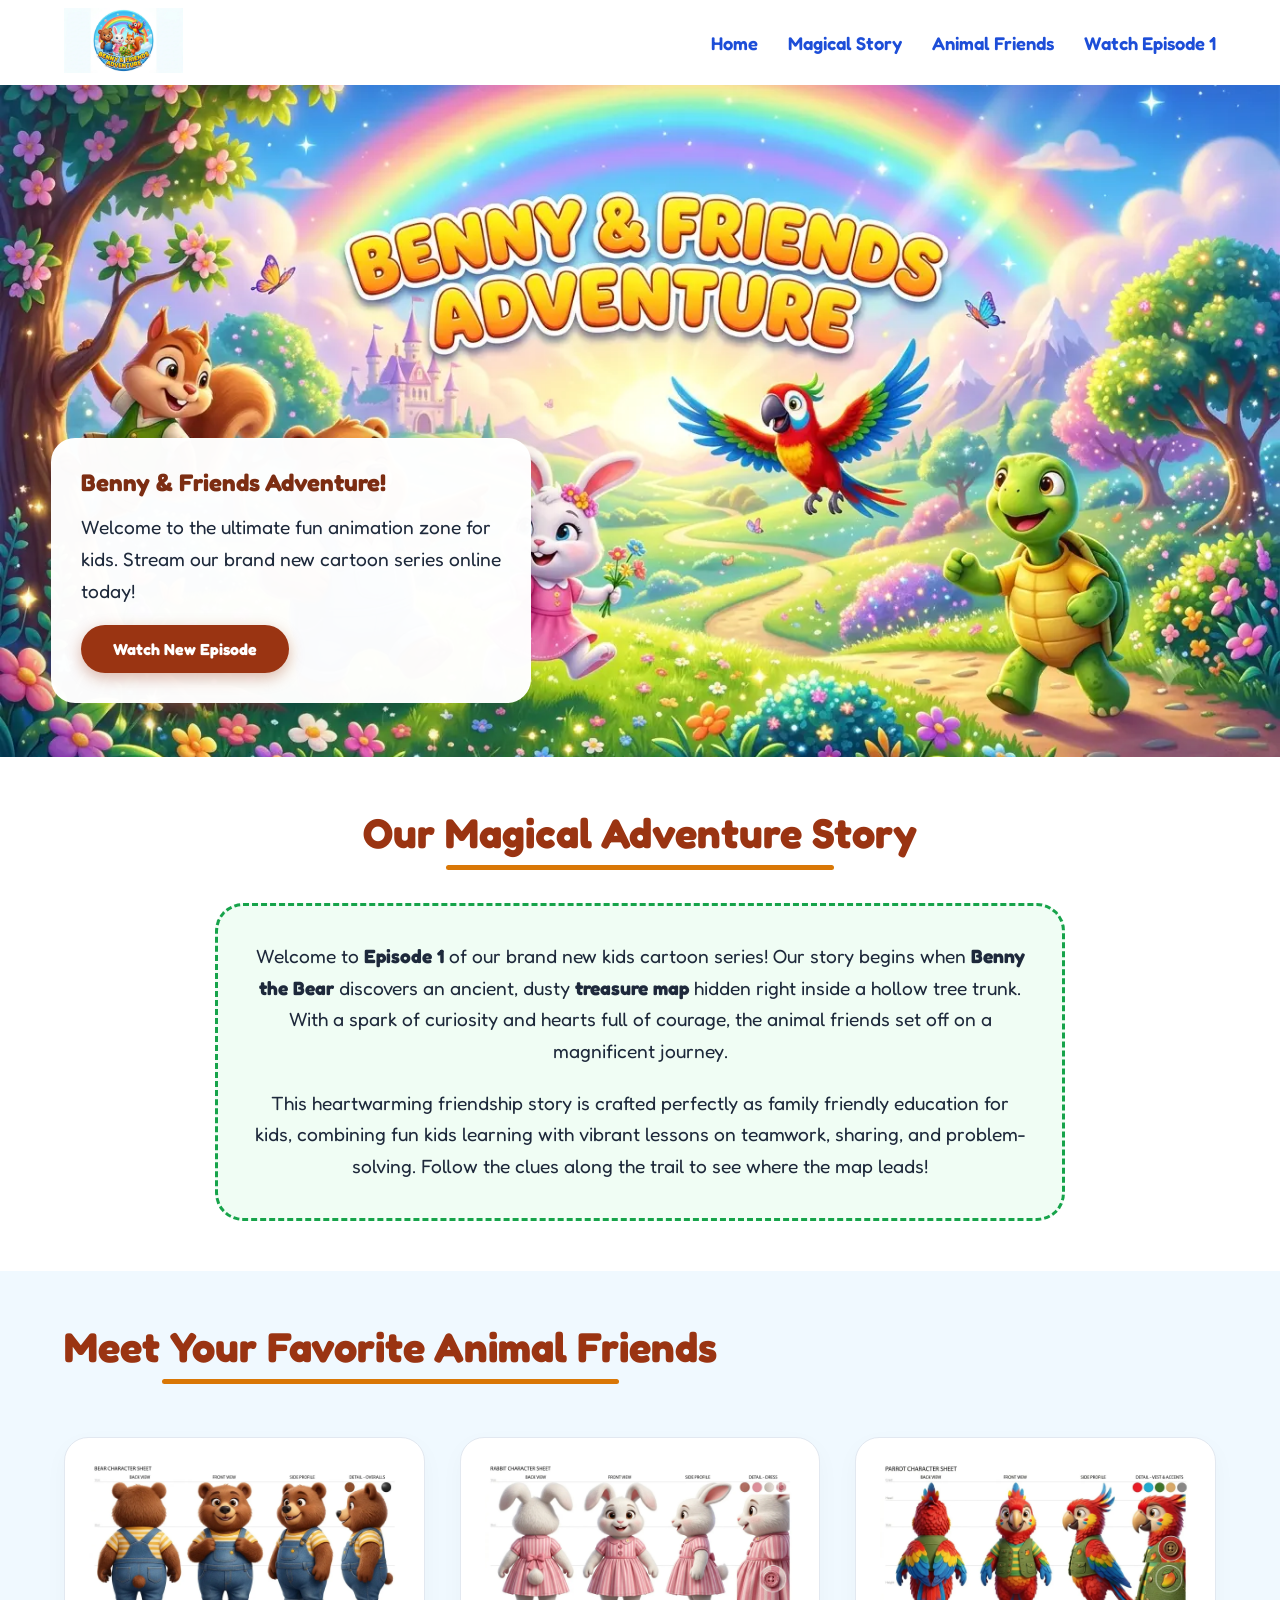
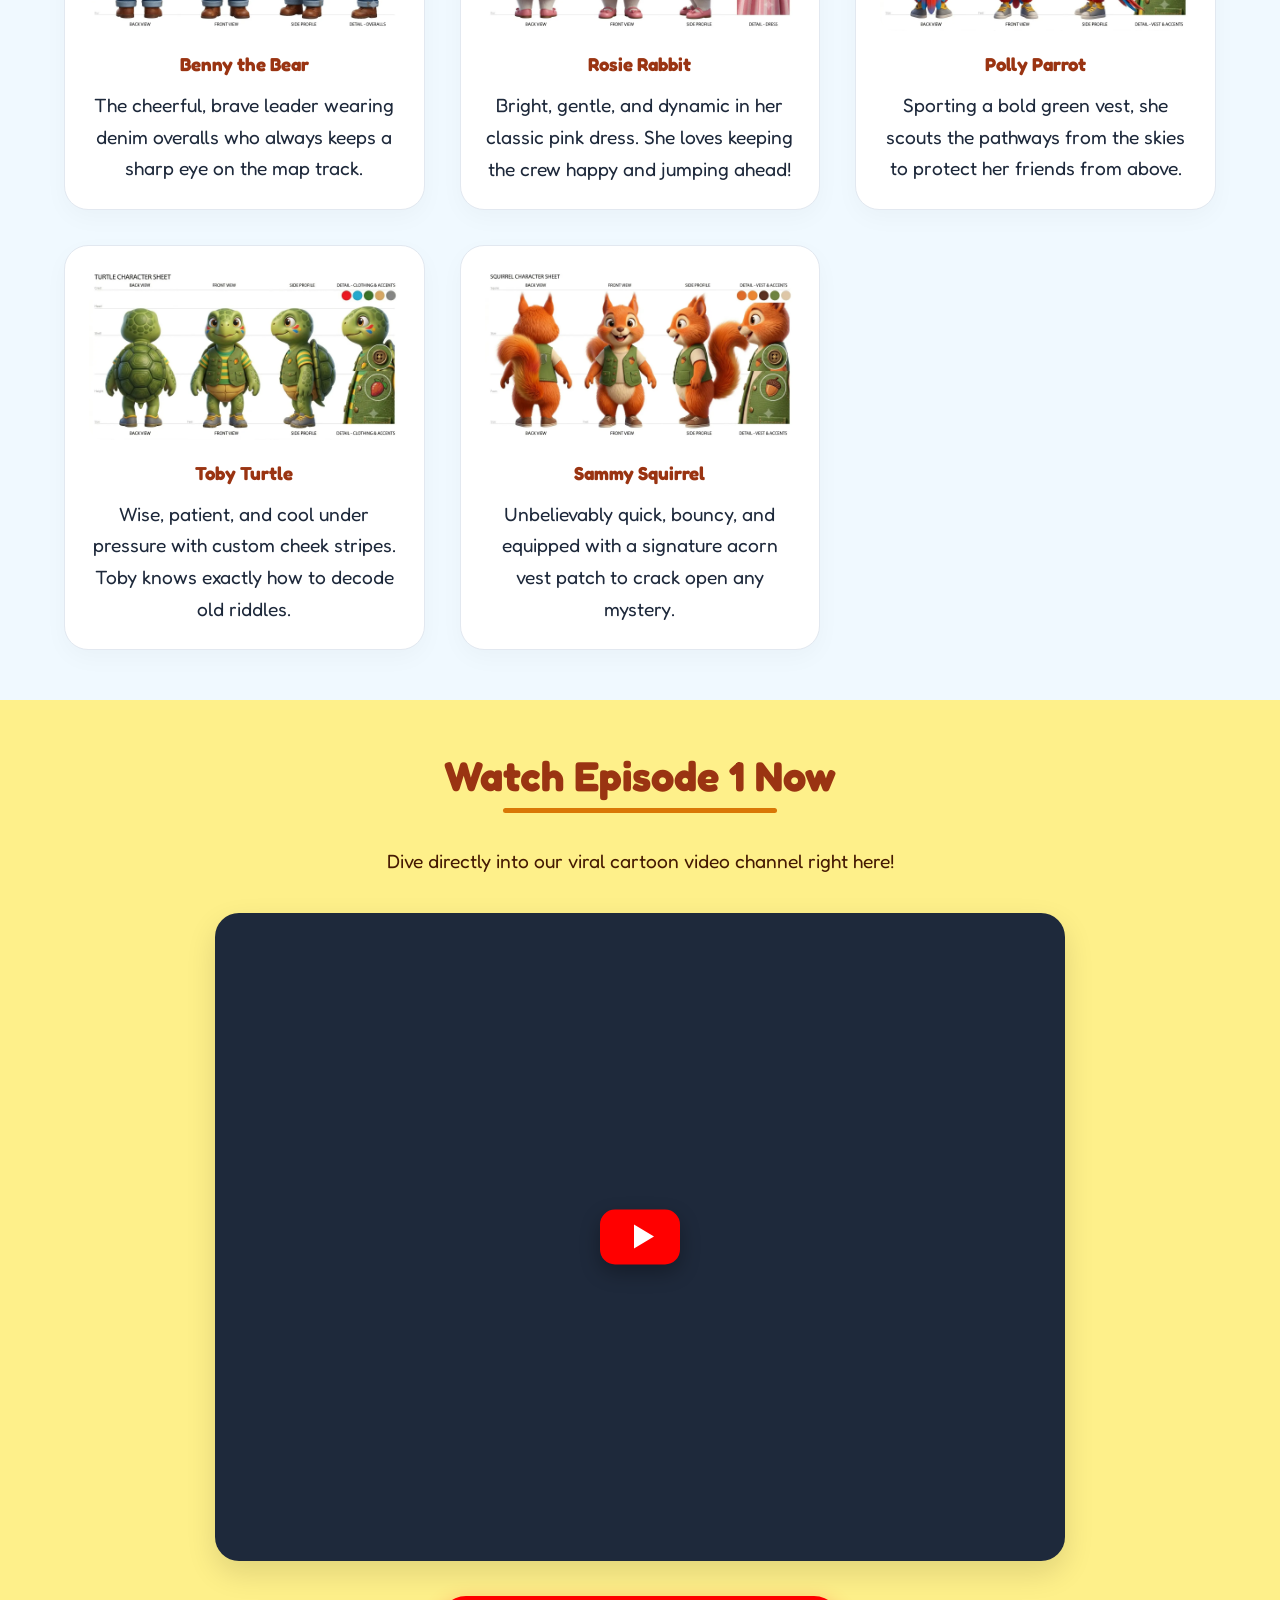
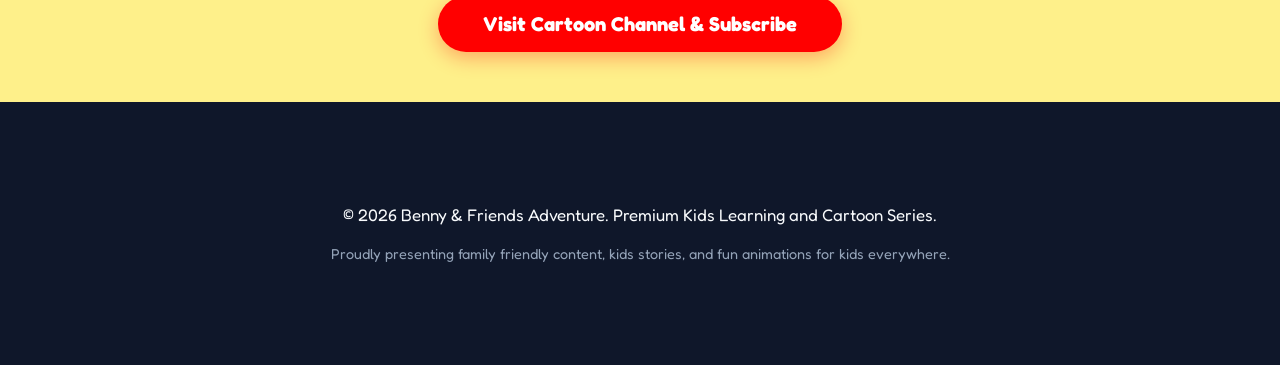
==== index.html @ 74833f6b "Update index.html" ====
<!DOCTYPE html>
<html lang="en">
<head>
    <meta charset="UTF-8">
    <meta name="viewport" content="width=device-width, initial-scale=1.0">
    <title>Benny & Friends Adventure | Official Kids Cartoon & Animation</title>
    
    <link rel="canonical" href="https://newcartoon.github.io/">

    <meta name="description" content="Join Benny the Bear, Rosie Rabbit, Sammy Squirrel, Polly Parrot, and Toby Turtle on a magical adventure! Watch Episode 1 and explore the treasure map.">
    <meta name="keywords" content="kidscartoon, cartoonstory, animation, kidsanimation, cartoonforkids, cartoonvideo, newcartoon, animatedstory, magicaladventure, treasuremap, adventurecartoon, friendshipstory, kidsstories, familyfriendly, learningforkids, funforkids, bennyandfriends, bennythebear, rosierabbit, sammysquirrel, pollyparrot, tobyturtle, animalfriends, cartoonseries, episode1, newepisode, englishcartoon, storytime, kidslearning, educationforkids, cartoonchannel, viralcartoon, cartoon2026, funanimation, magicalstory">
    <meta name="author" content="Benny & Friends">

    <meta property="og:type" content="website">
    <meta property="og:title" content="Benny & Friends Adventure - Episode 1 Out Now!">
    <meta property="og:description" content="Watch the latest family-friendly kids animation featuring Benny the Bear and friends on a magical adventure.">
    <meta property="og:image" content="images/banner.webp">
    <meta property="og:url" content="https://newcartoon.github.io/">

    <meta name="twitter:card" content="summary_large_image">
    <meta name="twitter:title" content="Benny & Friends Kids Cartoon Series">
    <meta name="twitter:description" content="Explore a fun friendship story filled with learning for kids.">
    <meta name="twitter:image" content="images/banner.webp">

    <link rel="stylesheet" href="style.css">
    
    <link rel="preconnect" href="https://fonts.googleapis.com">
    <link rel="preconnect" href="https://fonts.gstatic.com" crossorigin>
    <link href="https://fonts.googleapis.com/css2?family=Fredoka:wght@400;600;700&display=swap" rel="stylesheet">

    <script type="application/ld+json">
    {
      "@context": "https://schema.org",
      "@type": "CreativeWorkSeries",
      "name": "Benny & Friends Adventure",
      "url": "https://newcartoon.github.io/",
      "description": "A magical kids cartoon series tracking the journey of Benny the Bear and his close animal friends.",
      "genre": "Children's Animation",
      "keywords": "kidscartoon, animation, kidsanimation, cartoonforkids, bennyandfriends",
      "author": {
        "@type": "Organization",
        "name": "Benny & Friends"
      },
      "hasPart": {
        "@type": "Clip",
        "name": "Episode 2",
        "url": "https://www.youtube.com/watch?v=Yh3l3Uy9YbA"
      },
      "sameAs": [
        "https://www.youtube.com/@bennyandfriend"
      ]
    }
    </script>
</head>
<body>

    <header class="main-header">
        <div class="container header-flex">
            <div class="logo-area">
                <img src="images/logo.webp" alt="Benny and Friends Adventure Logo" class="site-logo" width="150" height="150" loading="eager">
            </div>
            <nav class="main-nav">
                <ul>
                    <li><a href="#hero">Home</a></li>
                    <li><a href="#story">Magical Story</a></li>
                    <li><a href="#characters">Animal Friends</a></li>
                    <li><a href="#videos">Watch Episode 1</a></li>
                </ul>
            </nav>
        </div>
    </header>

    <main>
        <section id="hero" class="hero-section">
            <div class="hero-banner-container">
                <img src="images/banner.webp" alt="Benny and Friends Magical Adventure Cartoon Banner" class="hero-img" width="1200" height="630" loading="eager" fetchpriority="high">
                <div class="hero-overlay-text">
                    <h1>Benny &amp; Friends Adventure!</h1>
                    <p>Welcome to the ultimate fun animation zone for kids. Stream our brand new cartoon series online today!</p>
                    <a href="#videos" class="cta-btn">Watch New Episode</a>
                </div>
            </div>
        </section>

        <section id="story" class="story-section">
            <div class="container text-center">
                <h2>Our Magical Adventure Story</h2>
                <div class="story-card">
                    <p>Welcome to <strong>Episode 1</strong> of our brand new kids cartoon series! Our story begins when <strong>Benny the Bear</strong> discovers an ancient, dusty <strong>treasure map</strong> hidden right inside a hollow tree trunk. With a spark of curiosity and hearts full of courage, the animal friends set off on a magnificent journey.</p>
                    <p>This heartwarming friendship story is crafted perfectly as family friendly education for kids, combining fun kids learning with vibrant lessons on teamwork, sharing, and problem-solving. Follow the clues along the trail to see where the map leads!</p>
                </div>
            </div>
        </section>

        <section id="characters" class="characters-section">
            <div class="container">
                <h2 class="text-center">Meet Your Favorite Animal Friends</h2>
                <div class="character-grid">
                    
                    <div class="char-card">
                        <img src="images/1.webp" alt="Benny the Bear Cartoon Character Sheet" width="300" height="170" loading="lazy">
                        <h3>Benny the Bear</h3>
                        <p>The cheerful, brave leader wearing denim overalls who always keeps a sharp eye on the map track.</p>
                    </div>

                    <div class="char-card">
                        <img src="images/2.webp" alt="Rosie Rabbit Kids Animation Character" width="300" height="170" loading="lazy">
                        <h3>Rosie Rabbit</h3>
                        <p>Bright, gentle, and dynamic in her classic pink dress. She loves keeping the crew happy and jumping ahead!</p>
                    </div>

                    <div class="char-card">
                        <img src="images/3.webp" alt="Polly Parrot Animated Story Character" width="300" height="170" loading="lazy">
                        <h3>Polly Parrot</h3>
                        <p>Sporting a bold green vest, she scouts the pathways from the skies to protect her friends from above.</p>
                    </div>

                    <div class="char-card">
                        <img src="images/4.webp" alt="Toby Turtle Learning For Kids Character" width="300" height="170" loading="lazy">
                        <h3>Toby Turtle</h3>
                        <p>Wise, patient, and cool under pressure with custom cheek stripes. Toby knows exactly how to decode old riddles.</p>
                    </div>

                    <div class="char-card">
                        <img src="images/5.webp" alt="Sammy Squirrel Fun For Kids Character" width="300" height="170" loading="lazy">
                        <h3>Sammy Squirrel</h3>
                        <p>Unbelievably quick, bouncy, and equipped with a signature acorn vest patch to crack open any mystery.</p>
                    </div>

                </div>
            </div>
        </section>

        <section id="videos" class="video-section">
            <div class="container text-center">
                <h2>Watch Episode 1 Now</h2>
                <p class="section-subtitle">Dive directly into our viral cartoon video channel right here!</p>
                
                <div class="video-wrapper" id="videoFacade" data-video-id="NMivLwtvXrg">
                    <button class="play-button-facade" aria-label="Play Video" type="button"></button>
                </div>

                <div class="youtube-cta">
                    <a href="https://www.youtube.com/@bennyandfriend" target="_blank" rel="noopener noreferrer" class="youtube-btn">
                        Visit Cartoon Channel &amp; Subscribe
                    </a>
                </div>
            </div>
        </section>
    </main>

    <footer class="main-footer">
        <div class="container text-center">
            <p>&copy; 2026 Benny &amp; Friends Adventure. Premium Kids Learning and Cartoon Series.</p>
            <p class="footer-seo-note">Proudly presenting family friendly content, kids stories, and fun animations for kids everywhere.</p>
        </div>
    </footer>

    <script src="script.js"></script>
</body>
</html>
---- style.css ----
/* --- RESET & ROOT PRESETS --- */
* {
    box-sizing: border-box;
    margin: 0;
    padding: 0;
}

html {
    scroll-behavior: smooth;
    font-family: 'Fredoka', 'Segoe UI', Roboto, Helvetica, Arial, sans-serif; /* Fallbacks added to minimize CLS */
    color: #1e293b;
    background-color: #f0f9ff;
}

.container {
    width: 90%;
    max-width: 1200px;
    margin: 0 auto;
    padding: 50px 0;
}

.text-center {
    text-align: center;
}

/* --- THEMATIC ACCESSIBLE TYPOGRAPHY --- */
h1, h2, h3 {
    color: #9a3412;
    margin-bottom: 15px;
    font-weight: 700;
}

h1 {
    color: #7c2d12;
}

h2 {
    font-size: 2.6rem;
    position: relative;
    display: inline-block;
    margin-bottom: 45px;
}

h2::after {
    content: '';
    position: absolute;
    width: 70%;
    height: 5px;
    background: #d97706;
    bottom: -12px;
    left: 15%;
    border-radius: 10px;
}

p {
    font-size: 1.2rem;
    line-height: 1.65;
    color: #1e293b;
}

/* --- NAVIGATION HEADER --- */
.main-header {
    background: #ffffff;
    box-shadow: 0 4px 20px rgba(0, 0, 0, 0.04);
    position: sticky;
    top: 0;
    z-index: 1000;
}

.header-flex {
    display: flex;
    justify-content: space-between;
    align-items: center;
    padding: 8px 0;
}

.site-logo {
    max-height: 65px;
    width: auto;
}

.main-nav ul {
    display: flex;
    list-style: none;
    gap: 30px;
}

.main-nav a {
    text-decoration: none;
    color: #1d4ed8;
    font-weight: 600;
    font-size: 1.15rem;
    transition: color 0.25s ease;
}

.main-nav a:hover {
    color: #9a3412;
}

/* --- HERO SECTION WITH ASPECT RATIO --- */
.hero-section {
    position: relative;
    width: 100%;
    background: #e0f2fe;
}

.hero-banner-container {
    max-width: 1400px;
    margin: 0 auto;
    position: relative;
}

.hero-img {
    width: 100%;
    height: auto;
    display: block;
    aspect-ratio: 1200 / 630;
    object-fit: cover;
}

.hero-overlay-text {
    position: absolute;
    bottom: 8%;
    left: 4%;
    background: rgba(255, 255, 255, 0.98);
    padding: 30px;
    border-radius: 24px;
    max-width: 480px;
    box-shadow: 0 12px 35px rgba(0,0,0,0.15);
}

.cta-btn {
    display: inline-block;
    margin-top: 18px;
    padding: 14px 32px;
    background: #9a3412;
    color: white;
    text-decoration: none;
    font-weight: 700;
    border-radius: 40px;
    box-shadow: 0 5px 15px rgba(154,52,18,0.35);
    transition: transform 0.2s ease, background 0.2s ease;
}

.cta-btn:hover {
    transform: translateY(-2px);
    background: #7c2d12;
}

/* --- MAGICAL STORY STYLING --- */
.story-section {
    background: #ffffff;
}

.story-card {
    max-width: 850px;
    margin: 0 auto;
    background: #f0fdf4;
    border: 3px dashed #16a34a;
    padding: 35px;
    border-radius: 28px;
}

.story-card p {
    margin-bottom: 20px;
}
.story-card p:last-child {
    margin-bottom: 0;
}

/* --- ANIMAL FRIENDS CARDS GRID --- */
.character-grid {
    display: grid;
    grid-template-columns: repeat(auto-fit, minmax(280px, 1fr));
    gap: 35px;
    margin-top: 20px;
}

.char-card {
    background: white;
    border-radius: 24px;
    overflow: hidden;
    box-shadow: 0 8px 24px rgba(0,0,0,0.03);
    border: 1px solid #e2e8f0;
    padding: 24px;
    text-align: center;
    transition: transform 0.3s cubic-bezier(0.175, 0.885, 0.32, 1.275);
}

.char-card:hover {
    transform: translateY(-6px);
}

.char-card img {
    width: 100%;
    height: auto;
    border-radius: 16px;
    margin-bottom: 18px;
    object-fit: cover;
}

/* --- YOUTUBE FACADE WRAPPER --- */
.video-section {
    background: #fef08a;
}

.section-subtitle {
    margin-bottom: 35px;
    color: #451a03;
}

.video-wrapper {
    position: relative;
    padding-bottom: 56.25%;
    height: 0;
    overflow: hidden;
    max-width: 850px;
    margin: 0 auto 35px auto;
    border-radius: 24px;
    box-shadow: 0 12px 30px rgba(0,0,0,0.12);
    background: #1e293b;
    cursor: pointer;
}

.video-wrapper iframe {
    position: absolute;
    top: 0;
    left: 0;
    width: 100%;
    height: 100%;
}

/* Updated Button Element resets */
.play-button-facade {
    position: absolute;
    top: 50%;
    left: 50%;
    transform: translate(-50%, -50%);
    width: 80px;
    height: 55px;
    background-color: #ff0000;
    border: none; /* Clears browser native button border styles */
    border-radius: 15px;
    box-shadow: 0 8px 20px rgba(0,0,0,0.3);
    cursor: pointer;
    transition: background-color 0.3s, transform 0.2s ease;
}

.video-wrapper:hover .play-button-facade {
    background-color: #cc0000;
    transform: translate(-50%, -50%) scale(1.1);
}

.play-button-facade::after {
    content: '';
    position: absolute;
    top: 50%;
    left: 55%;
    transform: translate(-50%, -50%);
    border-style: solid;
    border-width: 12px 0 12px 20px;
    border-color: transparent transparent transparent #ffffff;
}

.youtube-btn {
    display: inline-block;
    padding: 16px 45px;
    background: #ff0000;
    color: white;
    text-decoration: none;
    font-size: 1.25rem;
    font-weight: 700;
    border-radius: 40px;
    box-shadow: 0 6px 20px rgba(255,0,0,0.3);
    transition: background 0.2s, transform 0.2s;
}

.youtube-btn:hover {
    background: #cc0000;
    transform: scale(1.04);
}

/* --- FOOTER SETUP --- */
.main-footer {
    background: #0f172a;
    color: #f8fafc;
    padding: 50px 0;
}

.main-footer p {
    color: #f8fafc;
    font-size: 1.05rem;
}

.footer-seo-note {
    font-size: 0.9rem !important;
    margin-top: 12px;
    color: #94a3b8 !important;
}

/* --- MOBILE RESPONSIVE MEDIA QUERIES --- */
@media (max-width: 768px) {
    .header-flex {
        flex-direction: column;
        gap: 15px;
    }
    .hero-overlay-text {
        position: relative;
        left: 0;
        bottom: 0;
        max-width: 100%;
        border-radius: 0;
        padding: 20px;
    }
    h2 {
        font-size: 2.1rem;
    }
}
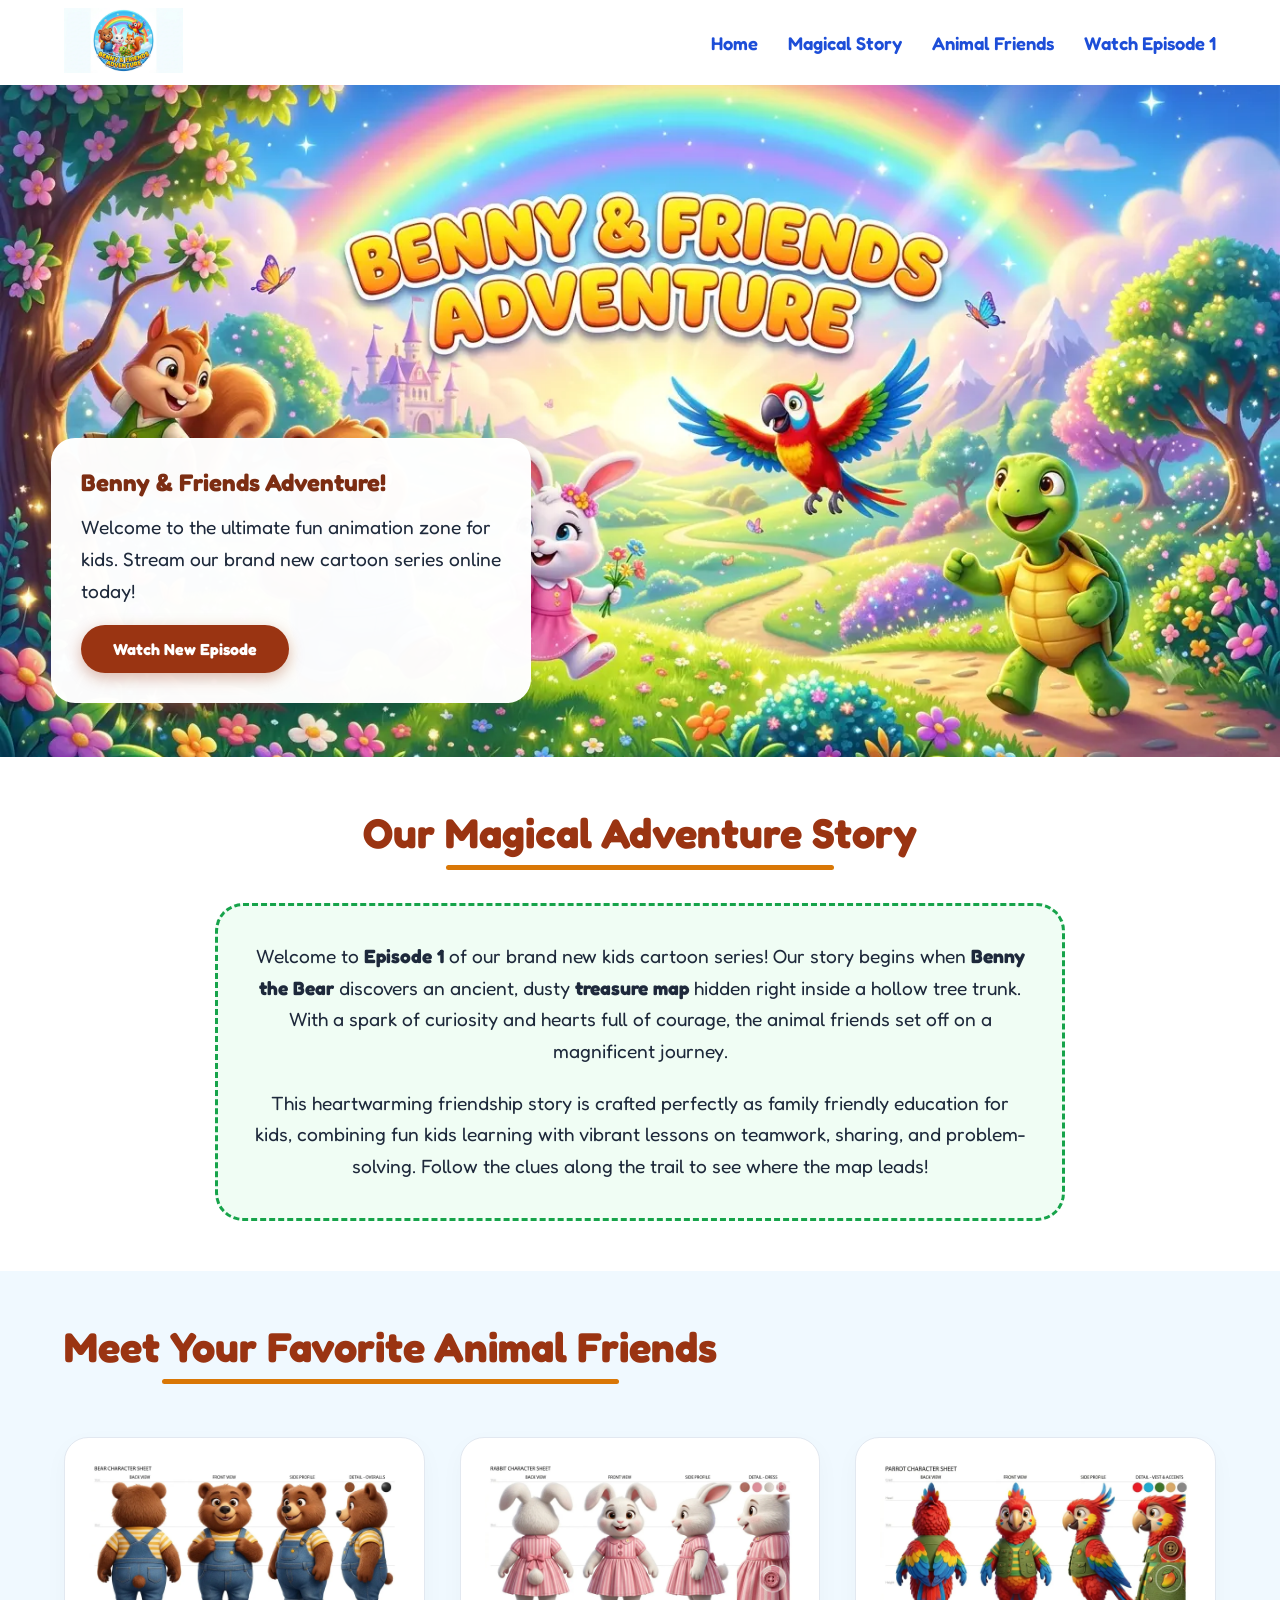
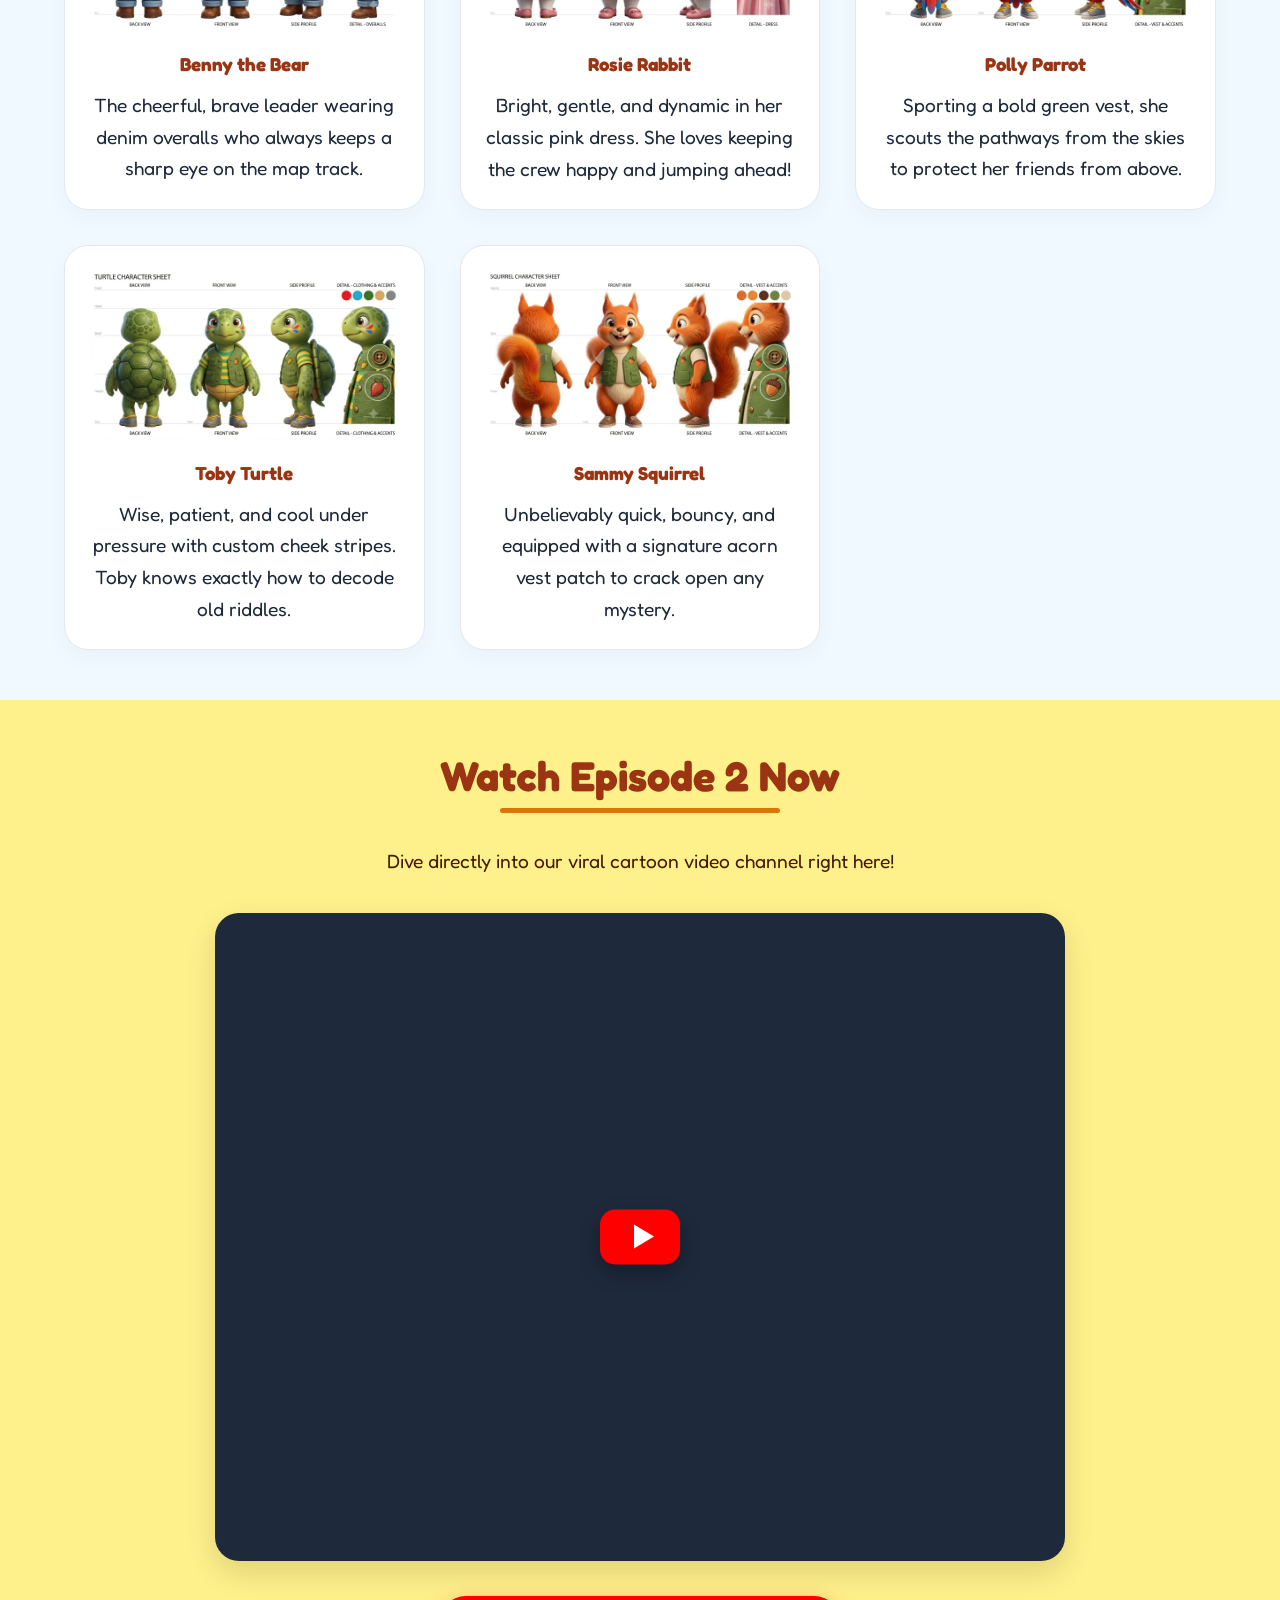
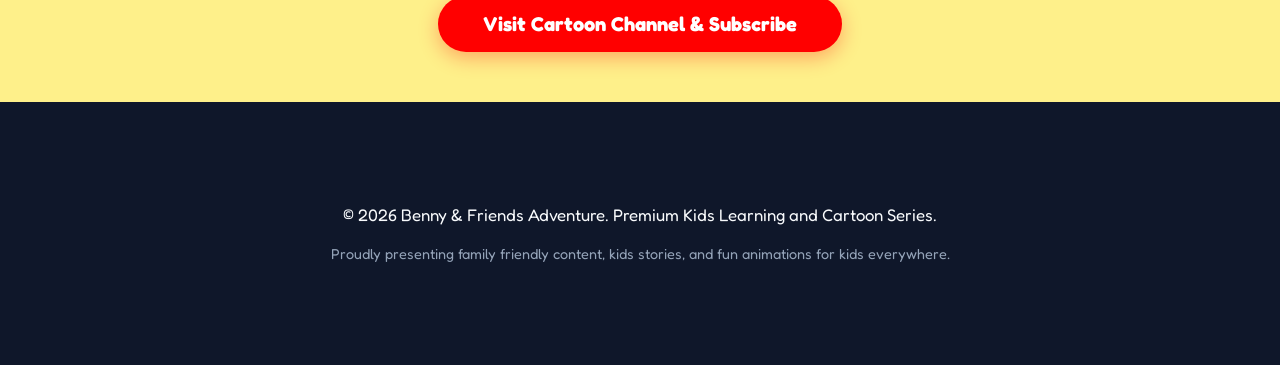
==== commit 2430c425: "Update index.html" ====
--- a/index.html
+++ b/index.html
@@ -133,7 +133,7 @@
 
         <section id="videos" class="video-section">
             <div class="container text-center">
-                <h2>Watch Episode 1 Now</h2>
+                <h2>Watch Episode 2 Now</h2>
                 <p class="section-subtitle">Dive directly into our viral cartoon video channel right here!</p>
                 
                 <div class="video-wrapper" id="videoFacade" data-video-id="NMivLwtvXrg">
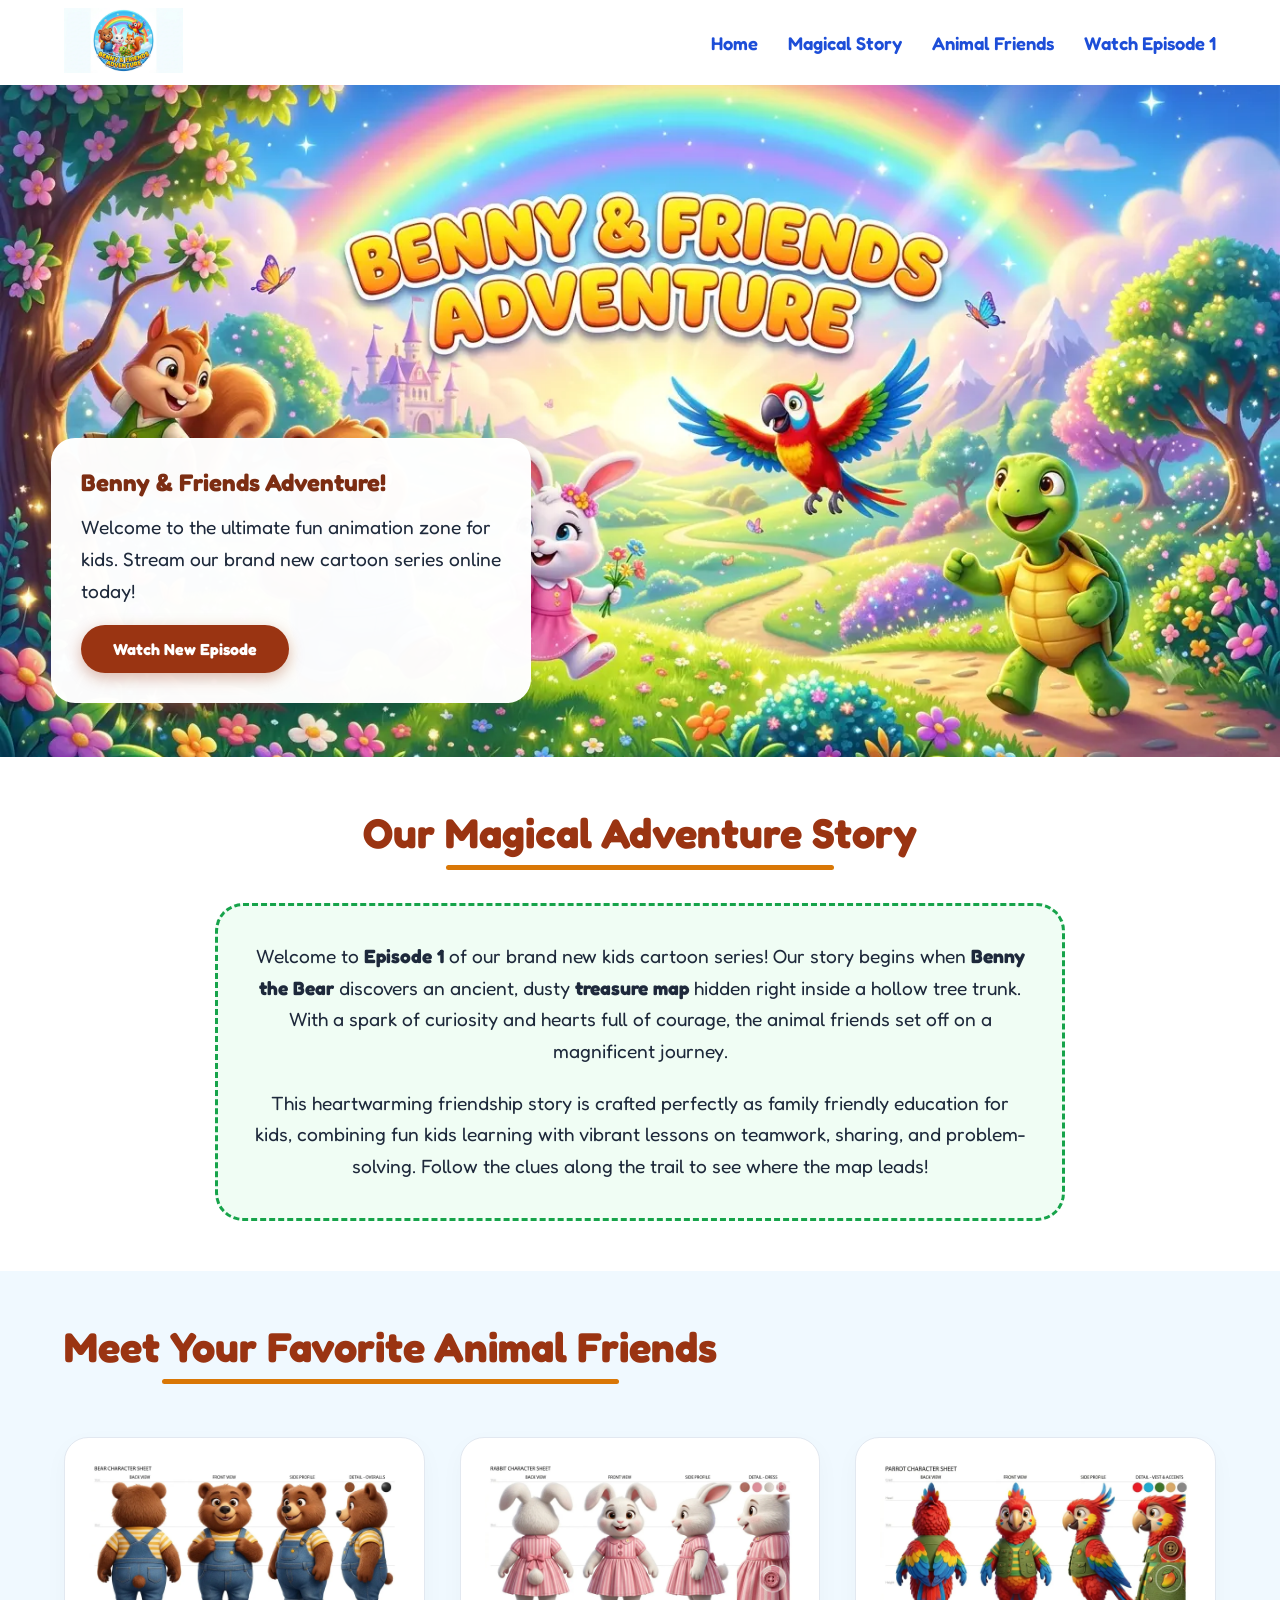
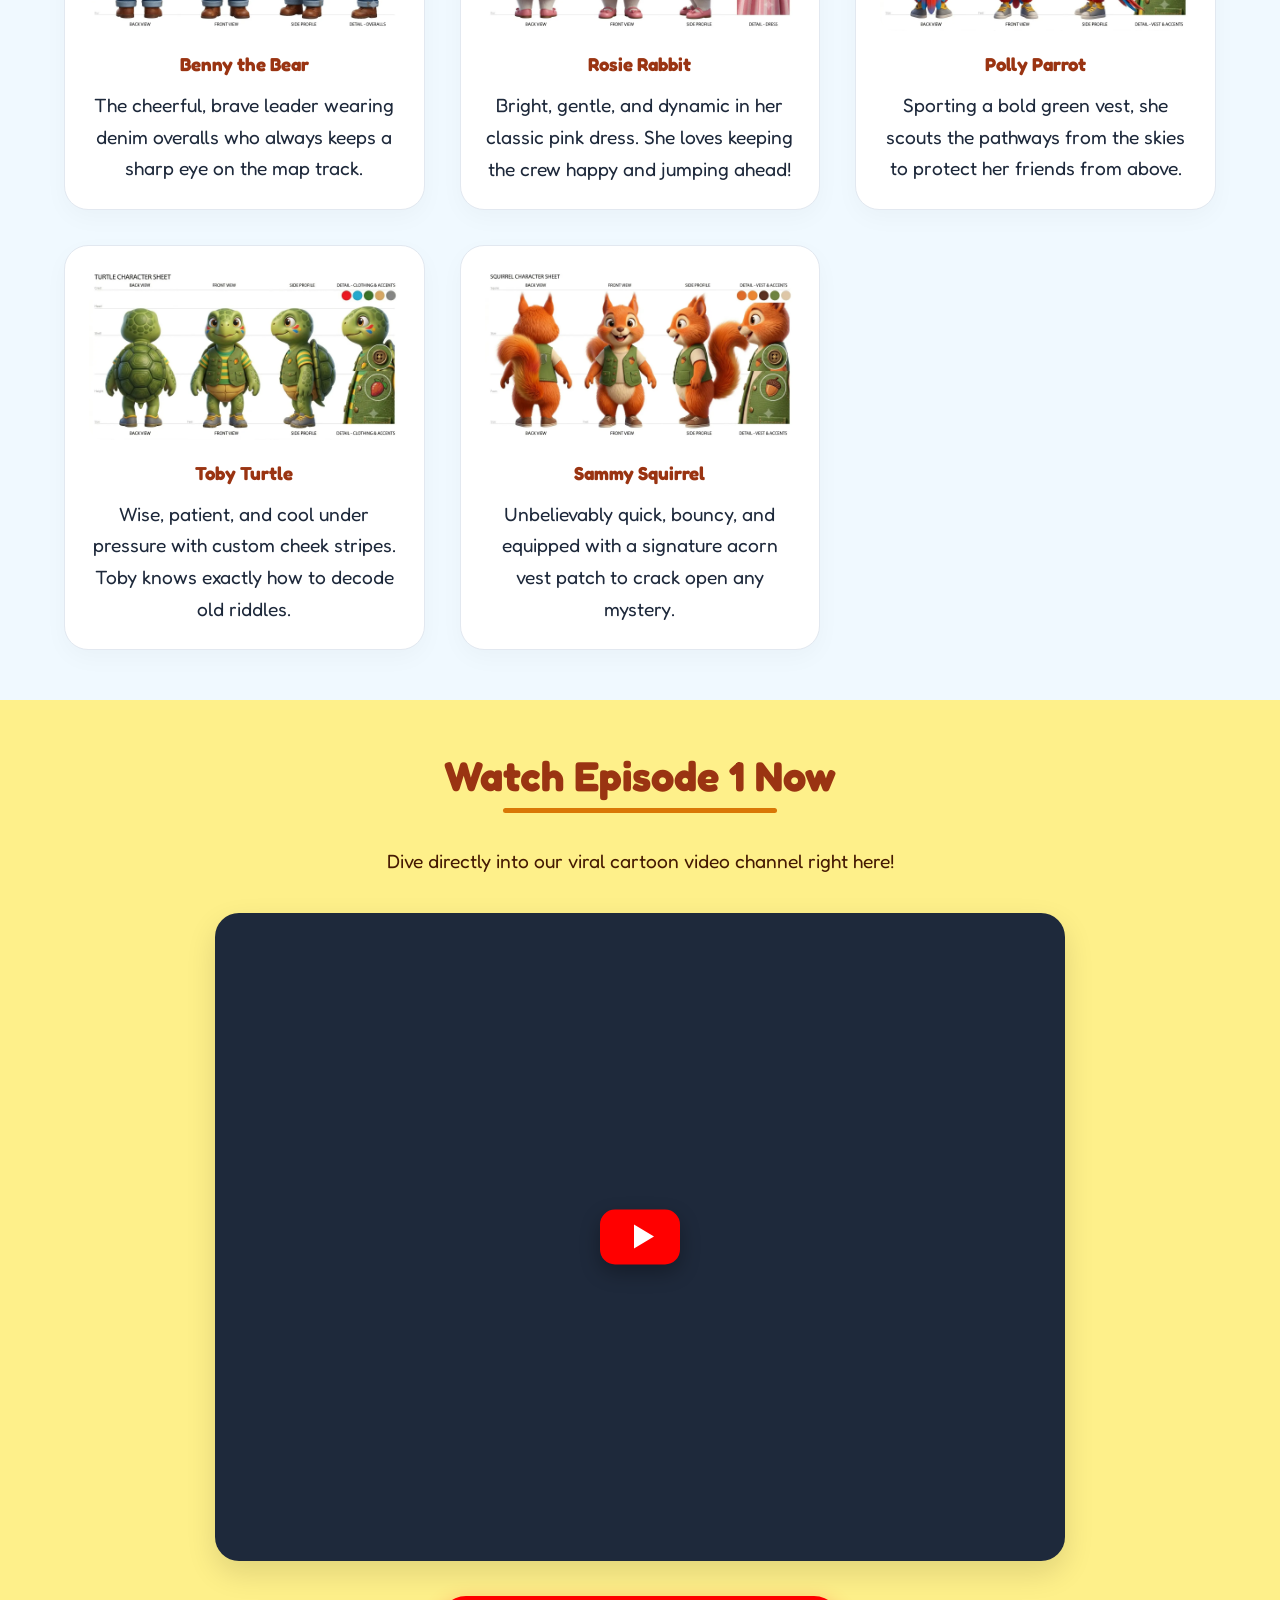
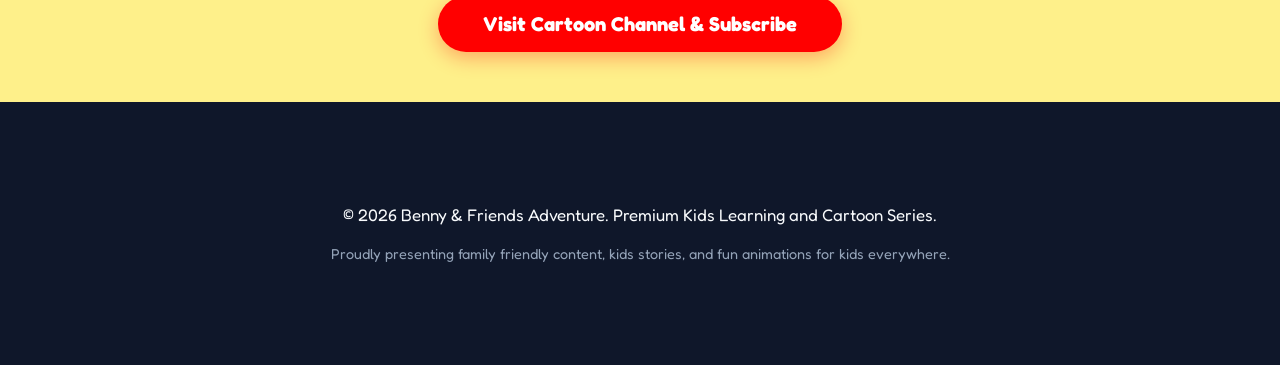
==== commit ad13de4a: "Update index.html" ====
--- a/index.html
+++ b/index.html
@@ -43,7 +43,7 @@
       },
       "hasPart": {
         "@type": "Clip",
-        "name": "Episode 2",
+        "name": "Episode 1",
         "url": "https://www.youtube.com/watch?v=Yh3l3Uy9YbA"
       },
       "sameAs": [
@@ -133,7 +133,7 @@
 
         <section id="videos" class="video-section">
             <div class="container text-center">
-                <h2>Watch Episode 2 Now</h2>
+                <h2>Watch Episode 1 Now</h2>
                 <p class="section-subtitle">Dive directly into our viral cartoon video channel right here!</p>
                 
                 <div class="video-wrapper" id="videoFacade" data-video-id="NMivLwtvXrg">
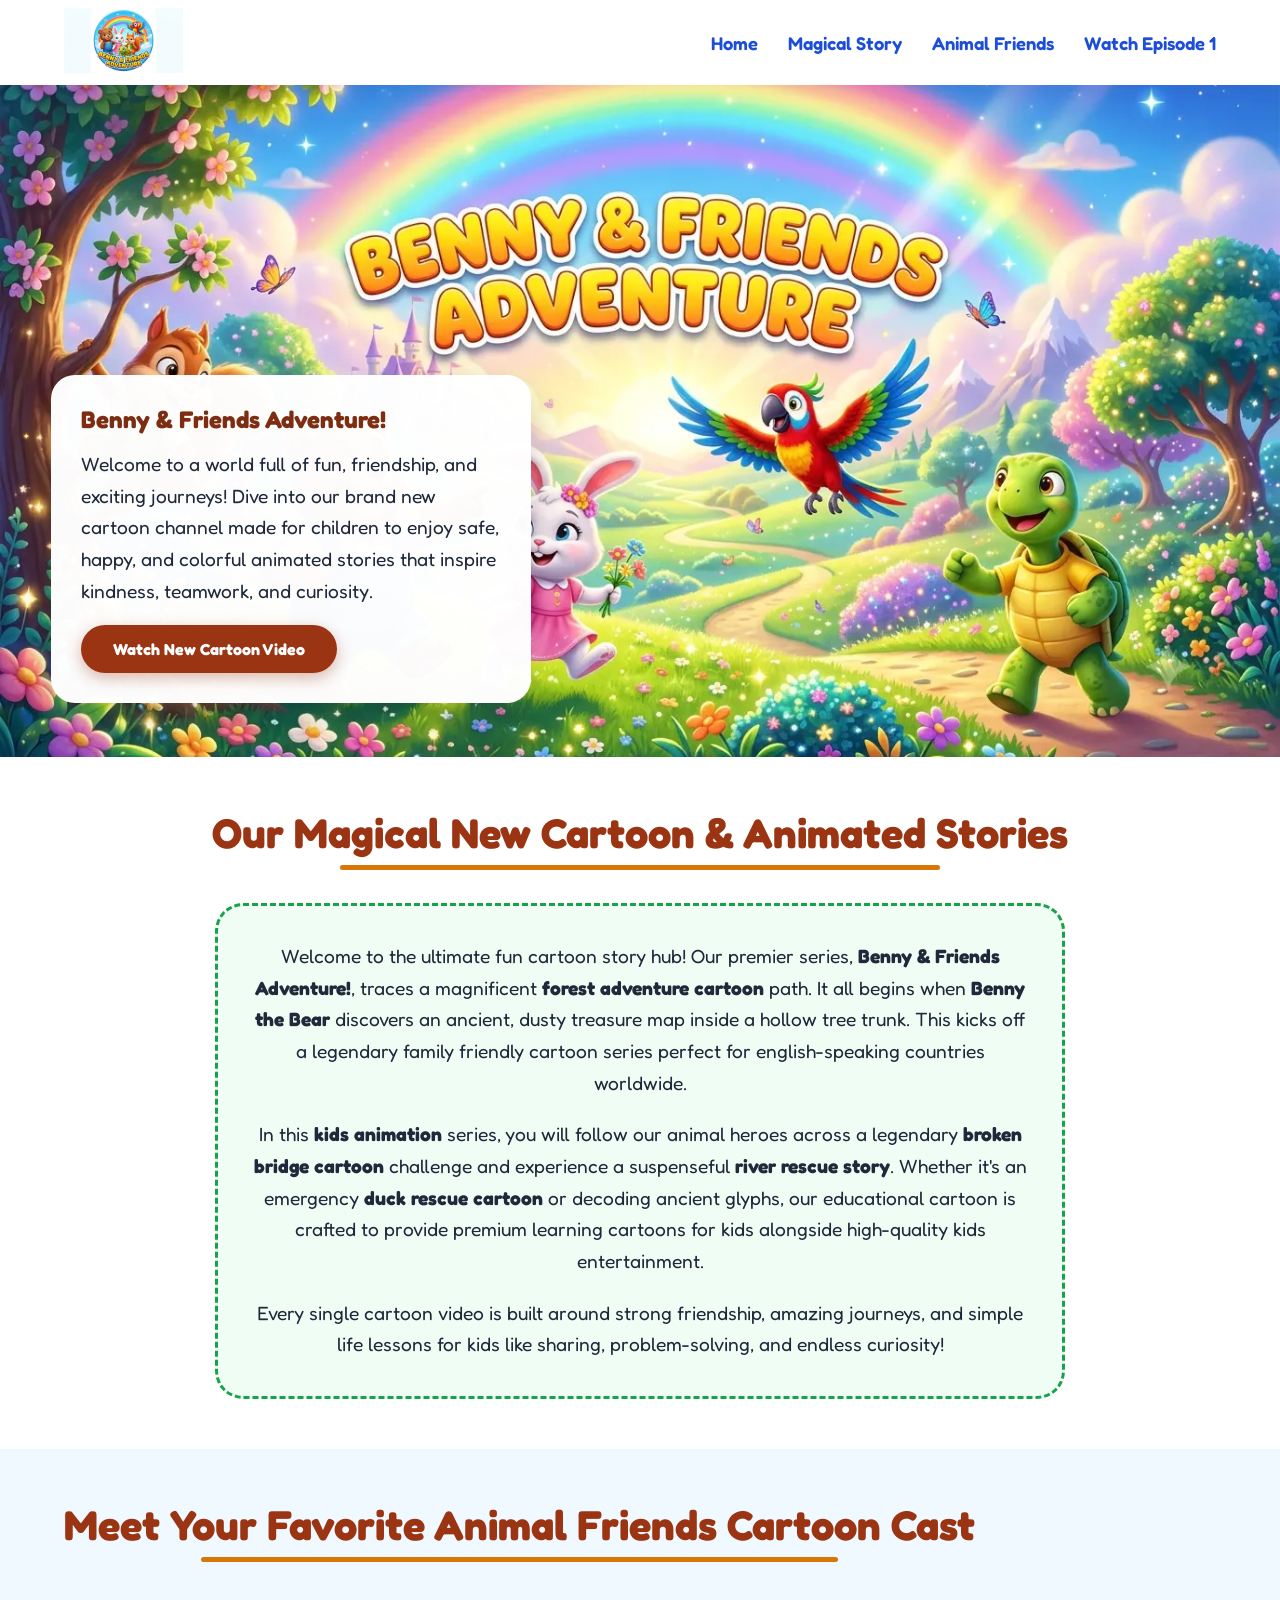
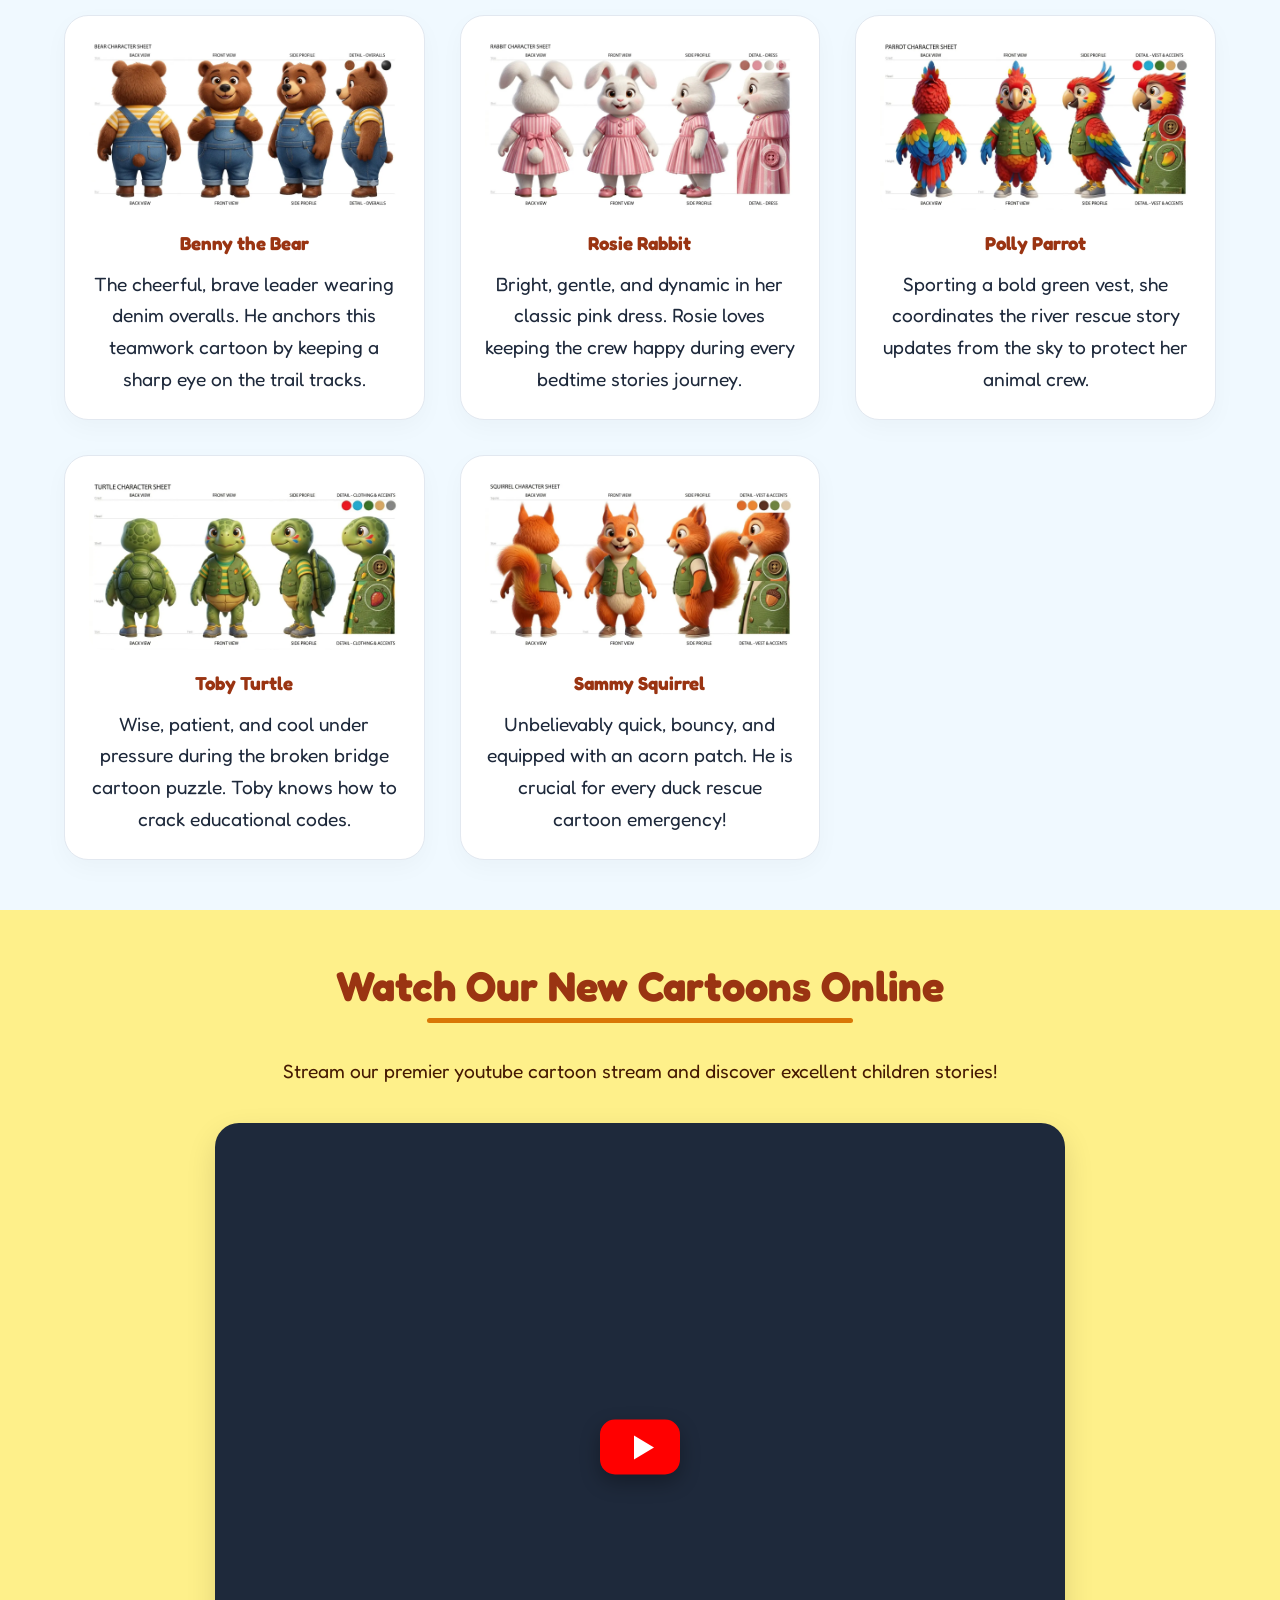
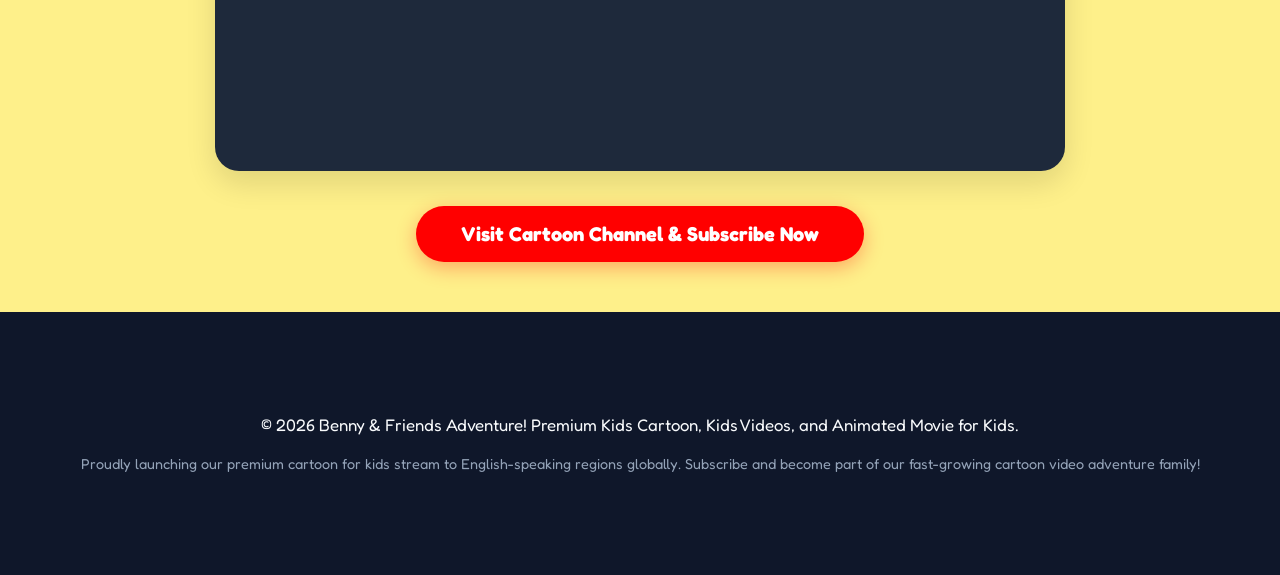
==== commit 7e7215f3: "Update index.html" ====
--- a/index.html
+++ b/index.html
@@ -3,23 +3,23 @@
 <head>
     <meta charset="UTF-8">
     <meta name="viewport" content="width=device-width, initial-scale=1.0">
-    <title>Benny & Friends Adventure | Official Kids Cartoon & Animation</title>
+    <title>New Cartoon - Benny & Friends Adventure! Official Kids Animation</title>
     
     <link rel="canonical" href="https://newcartoon.github.io/">
 
-    <meta name="description" content="Join Benny the Bear, Rosie Rabbit, Sammy Squirrel, Polly Parrot, and Toby Turtle on a magical adventure! Watch Episode 1 and explore the treasure map.">
-    <meta name="keywords" content="kidscartoon, cartoonstory, animation, kidsanimation, cartoonforkids, cartoonvideo, newcartoon, animatedstory, magicaladventure, treasuremap, adventurecartoon, friendshipstory, kidsstories, familyfriendly, learningforkids, funforkids, bennyandfriends, bennythebear, rosierabbit, sammysquirrel, pollyparrot, tobyturtle, animalfriends, cartoonseries, episode1, newepisode, englishcartoon, storytime, kidslearning, educationforkids, cartoonchannel, viralcartoon, cartoon2026, funanimation, magicalstory">
+    <meta name="description" content="Discover a brand new cartoon experience with Benny & Friends Adventure! Watch fun kids animation, animated stories, and family friendly cartoon videos filled with learning for kids.">
+    <meta name="keywords" content="new cartoon, Benny & Friends Adventure!, kids cartoon, cartoon for kids, cartoon story, cartoon movie, animated stories, kids animation, animal friends cartoon, friendship cartoon, teamwork cartoon, adventure cartoon, educational cartoon, new cartoons, kids videos, family friendly cartoon, children stories, bedtime stories, cartoon video, youtube cartoon, cartoon channel, benny and friends, benny and friends adventure, benny bear, rosie rabbit, sammy squirrel, polly parrot, toby turtle, duck rescue cartoon, river rescue story, broken bridge cartoon, forest adventure cartoon, kids entertainment, animated movie for kids, fun cartoon story, learning cartoons for kids">
     <meta name="author" content="Benny & Friends">
 
     <meta property="og:type" content="website">
-    <meta property="og:title" content="Benny & Friends Adventure - Episode 1 Out Now!">
-    <meta property="og:description" content="Watch the latest family-friendly kids animation featuring Benny the Bear and friends on a magical adventure.">
+    <meta property="og:title" content="New Cartoon Alert: Benny & Friends Adventure! Out Now">
+    <meta property="og:description" content="Stream the latest premium cartoon for kids. Join Benny the Bear and his animal friends for educational, fun animated stories!">
     <meta property="og:image" content="images/banner.webp">
     <meta property="og:url" content="https://newcartoon.github.io/">
 
     <meta name="twitter:card" content="summary_large_image">
-    <meta name="twitter:title" content="Benny & Friends Kids Cartoon Series">
-    <meta name="twitter:description" content="Explore a fun friendship story filled with learning for kids.">
+    <meta name="twitter:title" content="Benny & Friends Adventure! - Brand New Cartoon Series">
+    <meta name="twitter:description" content="Explore kids animation adventures, bedtime stories, and classic animated clips for English-speaking audiences globally.">
     <meta name="twitter:image" content="images/banner.webp">
 
     <link rel="stylesheet" href="style.css">
@@ -32,18 +32,18 @@
     {
       "@context": "https://schema.org",
       "@type": "CreativeWorkSeries",
-      "name": "Benny & Friends Adventure",
+      "name": "Benny & Friends Adventure!",
       "url": "https://newcartoon.github.io/",
-      "description": "A magical kids cartoon series tracking the journey of Benny the Bear and his close animal friends.",
+      "description": "A brilliant new cartoon full of fun animations for kids, kids entertainment, and heartwarming animal friends cartoon episodes.",
       "genre": "Children's Animation",
-      "keywords": "kidscartoon, animation, kidsanimation, cartoonforkids, bennyandfriends",
+      "keywords": "new cartoon, Benny & Friends Adventure!, kids cartoon, cartoon for kids, animated stories",
       "author": {
         "@type": "Organization",
-        "name": "Benny & Friends"
+        "name": "Benny & Friends Channel"
       },
       "hasPart": {
         "@type": "Clip",
-        "name": "Episode 1",
+        "name": "Episode 1: The Forest Adventure Cartoon Begins",
         "url": "https://www.youtube.com/watch?v=Yh3l3Uy9YbA"
       },
       "sameAs": [
@@ -57,7 +57,7 @@
     <header class="main-header">
         <div class="container header-flex">
             <div class="logo-area">
-                <img src="images/logo.webp" alt="Benny and Friends Adventure Logo" class="site-logo" width="150" height="150" loading="eager">
+                <img src="images/logo.webp" alt="Benny & Friends Adventure! New Cartoon Logo" class="site-logo" width="150" height="150" loading="eager">
             </div>
             <nav class="main-nav">
                 <ul>
@@ -73,58 +73,59 @@
     <main>
         <section id="hero" class="hero-section">
             <div class="hero-banner-container">
-                <img src="images/banner.webp" alt="Benny and Friends Magical Adventure Cartoon Banner" class="hero-img" width="1200" height="630" loading="eager" fetchpriority="high">
+                <img src="images/banner.webp" alt="Benny & Friends Adventure! New Cartoon Movie and Kids Animation Banner" class="hero-img" width="1200" height="630" loading="eager" fetchpriority="high">
                 <div class="hero-overlay-text">
                     <h1>Benny &amp; Friends Adventure!</h1>
-                    <p>Welcome to the ultimate fun animation zone for kids. Stream our brand new cartoon series online today!</p>
-                    <a href="#videos" class="cta-btn">Watch New Episode</a>
+                    <p>Welcome to a world full of fun, friendship, and exciting journeys! Dive into our brand new cartoon channel made for children to enjoy safe, happy, and colorful animated stories that inspire kindness, teamwork, and curiosity.</p>
+                    <a href="#videos" class="cta-btn">Watch New Cartoon Video</a>
                 </div>
             </div>
         </section>
 
         <section id="story" class="story-section">
             <div class="container text-center">
-                <h2>Our Magical Adventure Story</h2>
+                <h2>Our Magical New Cartoon &amp; Animated Stories</h2>
                 <div class="story-card">
-                    <p>Welcome to <strong>Episode 1</strong> of our brand new kids cartoon series! Our story begins when <strong>Benny the Bear</strong> discovers an ancient, dusty <strong>treasure map</strong> hidden right inside a hollow tree trunk. With a spark of curiosity and hearts full of courage, the animal friends set off on a magnificent journey.</p>
-                    <p>This heartwarming friendship story is crafted perfectly as family friendly education for kids, combining fun kids learning with vibrant lessons on teamwork, sharing, and problem-solving. Follow the clues along the trail to see where the map leads!</p>
+                    <p>Welcome to the ultimate fun cartoon story hub! Our premier series, <strong>Benny &amp; Friends Adventure!</strong>, traces a magnificent <strong>forest adventure cartoon</strong> path. It all begins when <strong>Benny the Bear</strong> discovers an ancient, dusty treasure map inside a hollow tree trunk. This kicks off a legendary family friendly cartoon series perfect for english-speaking countries worldwide.</p>
+                    <p>In this <strong>kids animation</strong> series, you will follow our animal heroes across a legendary <strong>broken bridge cartoon</strong> challenge and experience a suspenseful <strong>river rescue story</strong>. Whether it's an emergency <strong>duck rescue cartoon</strong> or decoding ancient glyphs, our educational cartoon is crafted to provide premium learning cartoons for kids alongside high-quality kids entertainment.</p>
+                    <p>Every single cartoon video is built around strong friendship, amazing journeys, and simple life lessons for kids like sharing, problem-solving, and endless curiosity!</p>
                 </div>
             </div>
         </section>
 
         <section id="characters" class="characters-section">
             <div class="container">
-                <h2 class="text-center">Meet Your Favorite Animal Friends</h2>
+                <h2 class="text-center">Meet Your Favorite Animal Friends Cartoon Cast</h2>
                 <div class="character-grid">
                     
                     <div class="char-card">
-                        <img src="images/1.webp" alt="Benny the Bear Cartoon Character Sheet" width="300" height="170" loading="lazy">
+                        <img src="images/1.webp" alt="Benny Bear - New Cartoon Lead Character" width="300" height="170" loading="lazy">
                         <h3>Benny the Bear</h3>
-                        <p>The cheerful, brave leader wearing denim overalls who always keeps a sharp eye on the map track.</p>
+                        <p>The cheerful, brave leader wearing denim overalls. He anchors this teamwork cartoon by keeping a sharp eye on the trail tracks.</p>
                     </div>
 
                     <div class="char-card">
-                        <img src="images/2.webp" alt="Rosie Rabbit Kids Animation Character" width="300" height="170" loading="lazy">
+                        <img src="images/2.webp" alt="Rosie Rabbit - Kids Animation Character" width="300" height="170" loading="lazy">
                         <h3>Rosie Rabbit</h3>
-                        <p>Bright, gentle, and dynamic in her classic pink dress. She loves keeping the crew happy and jumping ahead!</p>
+                        <p>Bright, gentle, and dynamic in her classic pink dress. Rosie loves keeping the crew happy during every bedtime stories journey.</p>
                     </div>
 
                     <div class="char-card">
-                        <img src="images/3.webp" alt="Polly Parrot Animated Story Character" width="300" height="170" loading="lazy">
+                        <img src="images/3.webp" alt="Polly Parrot - Animated Stories Scout" width="300" height="170" loading="lazy">
                         <h3>Polly Parrot</h3>
-                        <p>Sporting a bold green vest, she scouts the pathways from the skies to protect her friends from above.</p>
+                        <p>Sporting a bold green vest, she coordinates the river rescue story updates from the sky to protect her animal crew.</p>
                     </div>
 
                     <div class="char-card">
-                        <img src="images/4.webp" alt="Toby Turtle Learning For Kids Character" width="300" height="170" loading="lazy">
+                        <img src="images/4.webp" alt="Toby Turtle - Educational Cartoon Riddle Solver" width="300" height="170" loading="lazy">
                         <h3>Toby Turtle</h3>
-                        <p>Wise, patient, and cool under pressure with custom cheek stripes. Toby knows exactly how to decode old riddles.</p>
+                        <p>Wise, patient, and cool under pressure during the broken bridge cartoon puzzle. Toby knows how to crack educational codes.</p>
                     </div>
 
                     <div class="char-card">
-                        <img src="images/5.webp" alt="Sammy Squirrel Fun For Kids Character" width="300" height="170" loading="lazy">
+                        <img src="images/5.webp" alt="Sammy Squirrel - Fun Cartoon Story Expert" width="300" height="170" loading="lazy">
                         <h3>Sammy Squirrel</h3>
-                        <p>Unbelievably quick, bouncy, and equipped with a signature acorn vest patch to crack open any mystery.</p>
+                        <p>Unbelievably quick, bouncy, and equipped with an acorn patch. He is crucial for every duck rescue cartoon emergency!</p>
                     </div>
 
                 </div>
@@ -133,8 +134,8 @@
 
         <section id="videos" class="video-section">
             <div class="container text-center">
-                <h2>Watch Episode 1 Now</h2>
-                <p class="section-subtitle">Dive directly into our viral cartoon video channel right here!</p>
+                <h2>Watch Our New Cartoons Online</h2>
+                <p class="section-subtitle">Stream our premier youtube cartoon stream and discover excellent children stories!</p>
                 
                 <div class="video-wrapper" id="videoFacade" data-video-id="NMivLwtvXrg">
                     <button class="play-button-facade" aria-label="Play Video" type="button"></button>
@@ -142,7 +143,7 @@
 
                 <div class="youtube-cta">
                     <a href="https://www.youtube.com/@bennyandfriend" target="_blank" rel="noopener noreferrer" class="youtube-btn">
-                        Visit Cartoon Channel &amp; Subscribe
+                        Visit Cartoon Channel &amp; Subscribe Now
                     </a>
                 </div>
             </div>
@@ -151,8 +152,8 @@
 
     <footer class="main-footer">
         <div class="container text-center">
-            <p>&copy; 2026 Benny &amp; Friends Adventure. Premium Kids Learning and Cartoon Series.</p>
-            <p class="footer-seo-note">Proudly presenting family friendly content, kids stories, and fun animations for kids everywhere.</p>
+            <p>&copy; 2026 Benny &amp; Friends Adventure! Premium Kids Cartoon, Kids Videos, and Animated Movie for Kids.</p>
+            <p class="footer-seo-note">Proudly launching our premium cartoon for kids stream to English-speaking regions globally. Subscribe and become part of our fast-growing cartoon video adventure family!</p>
         </div>
     </footer>
 
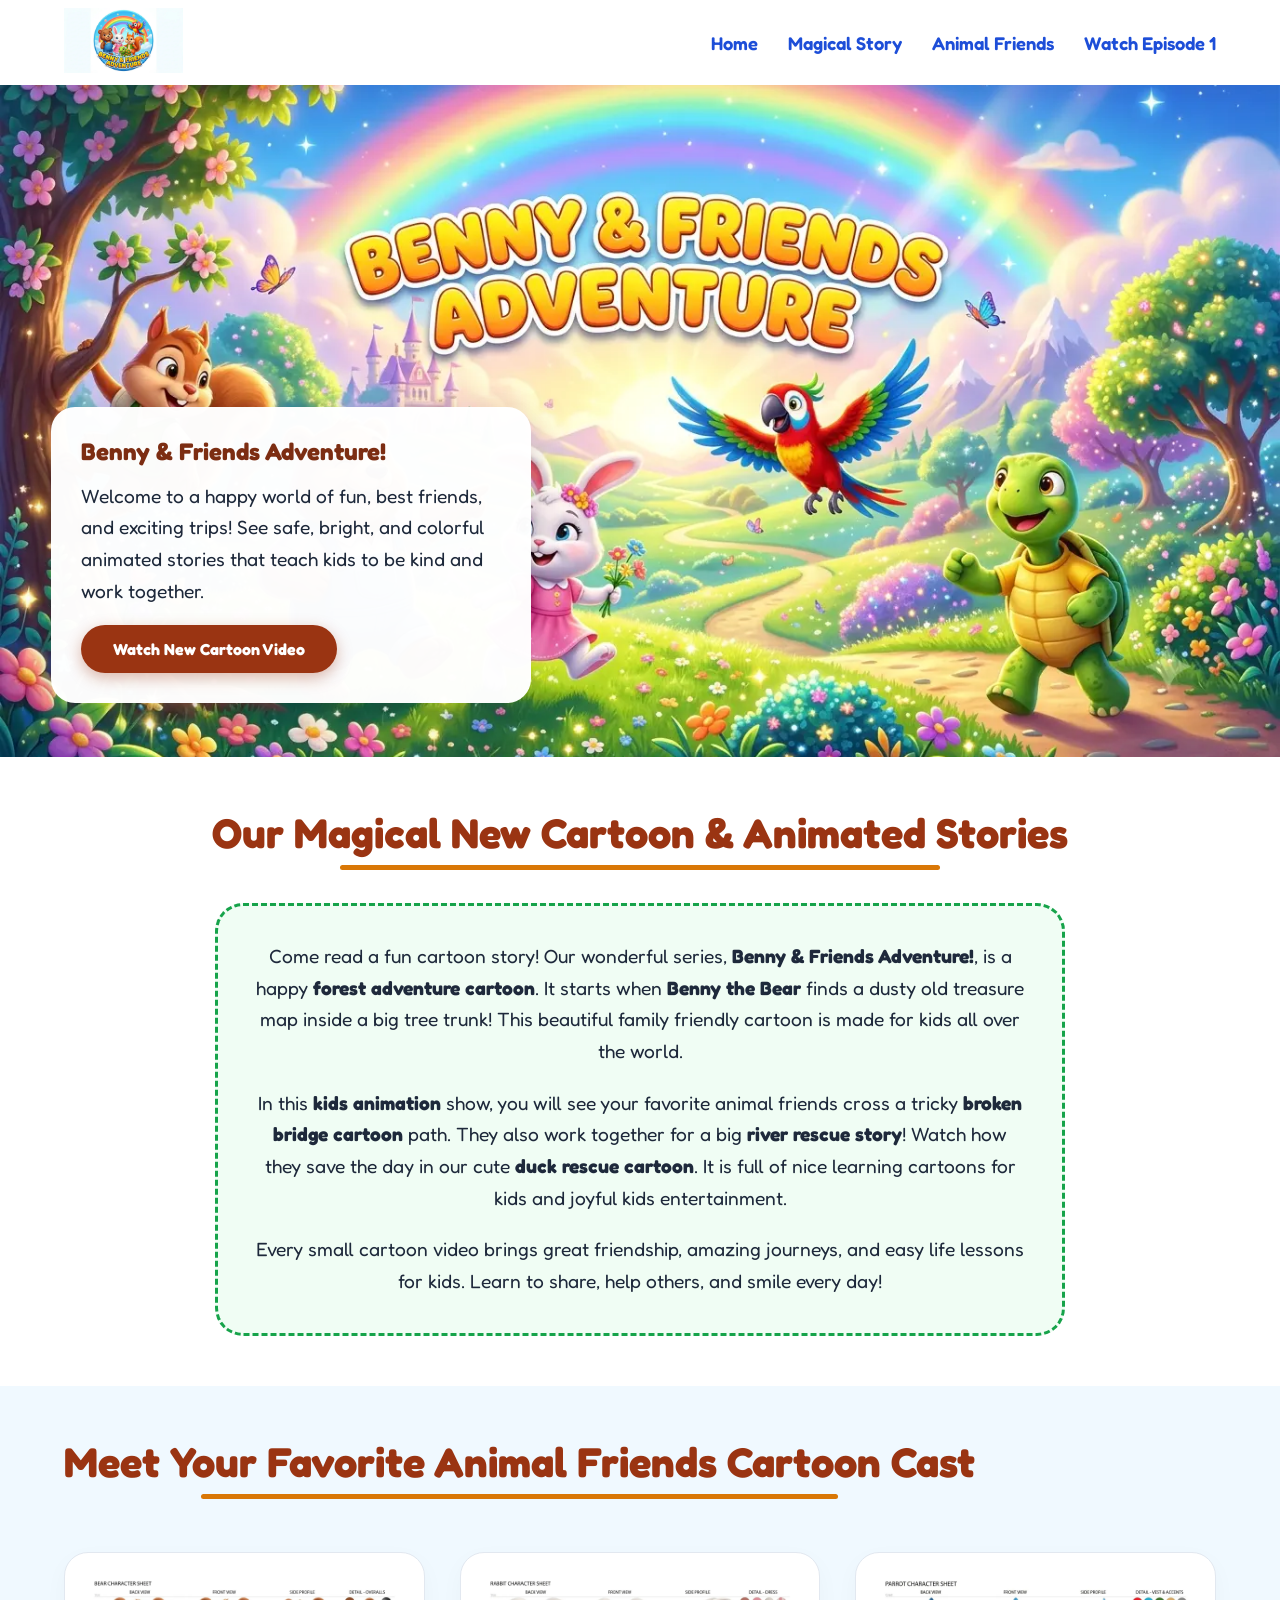
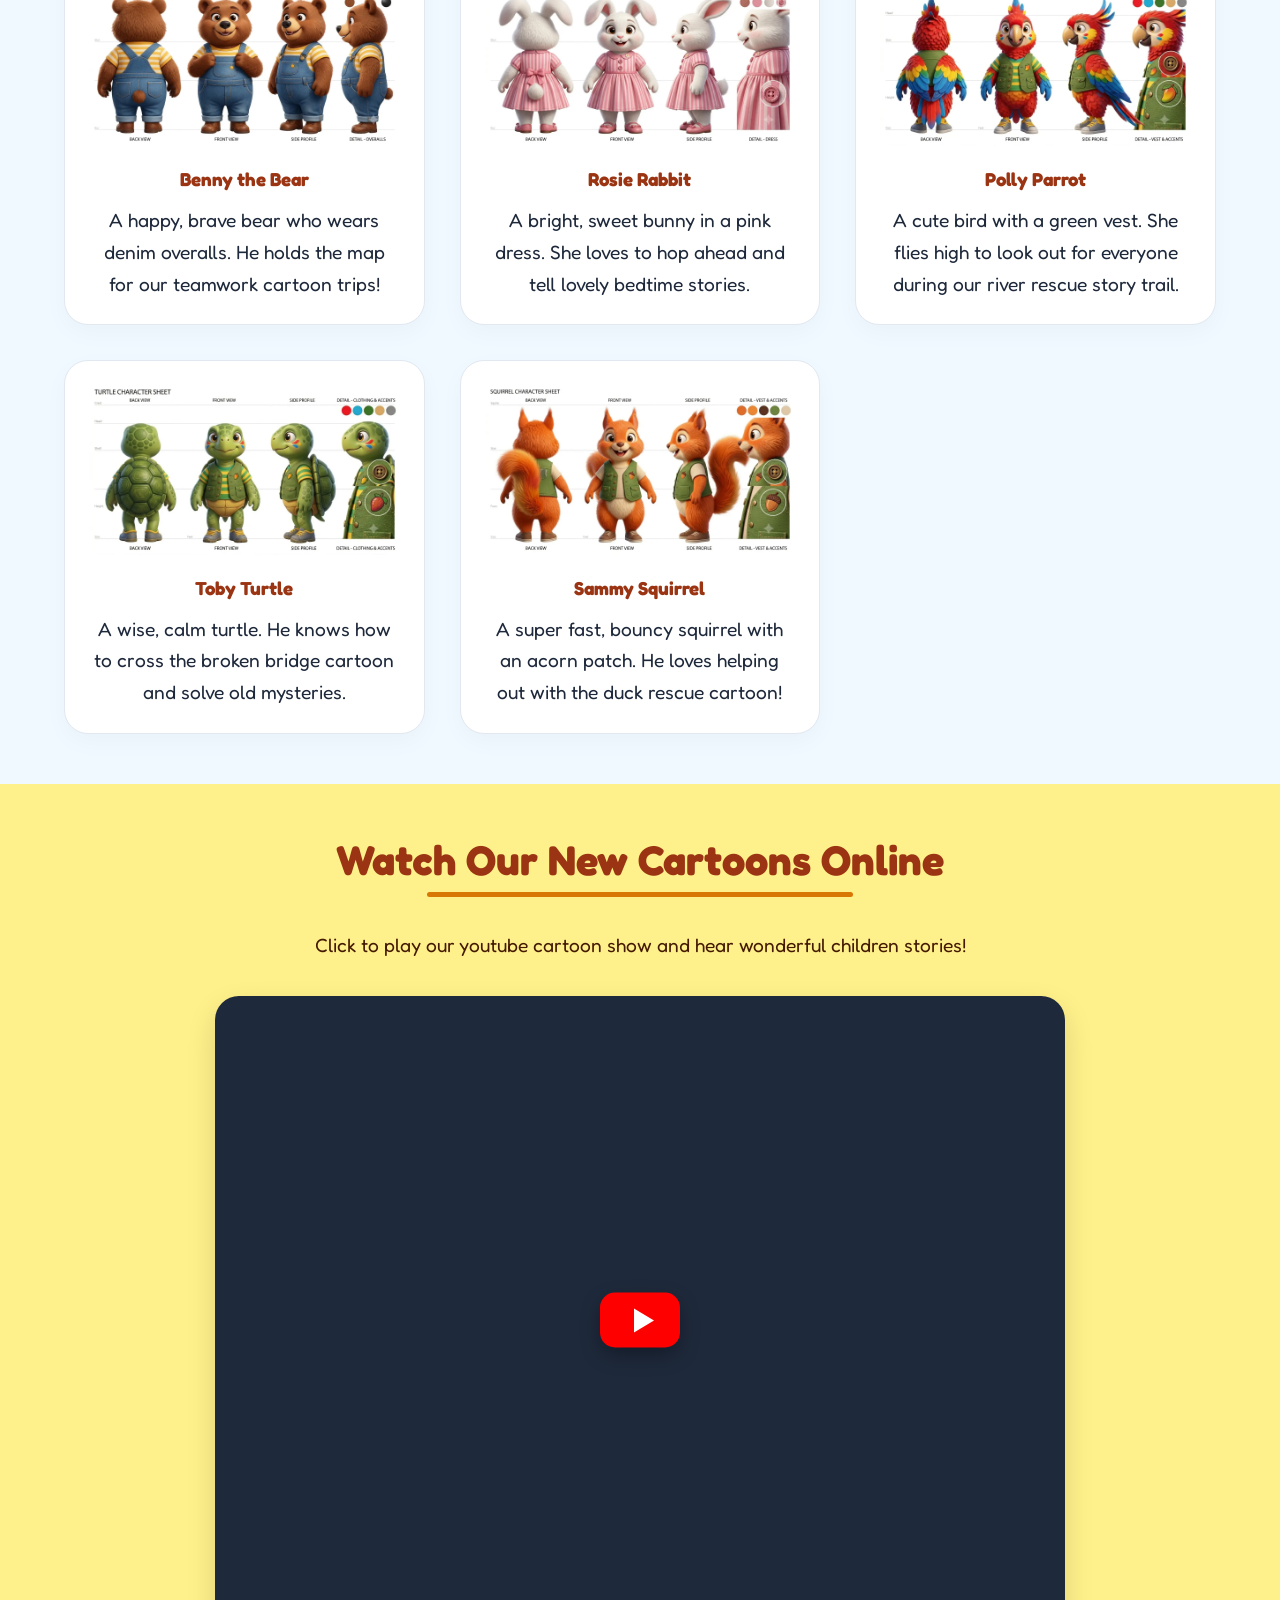
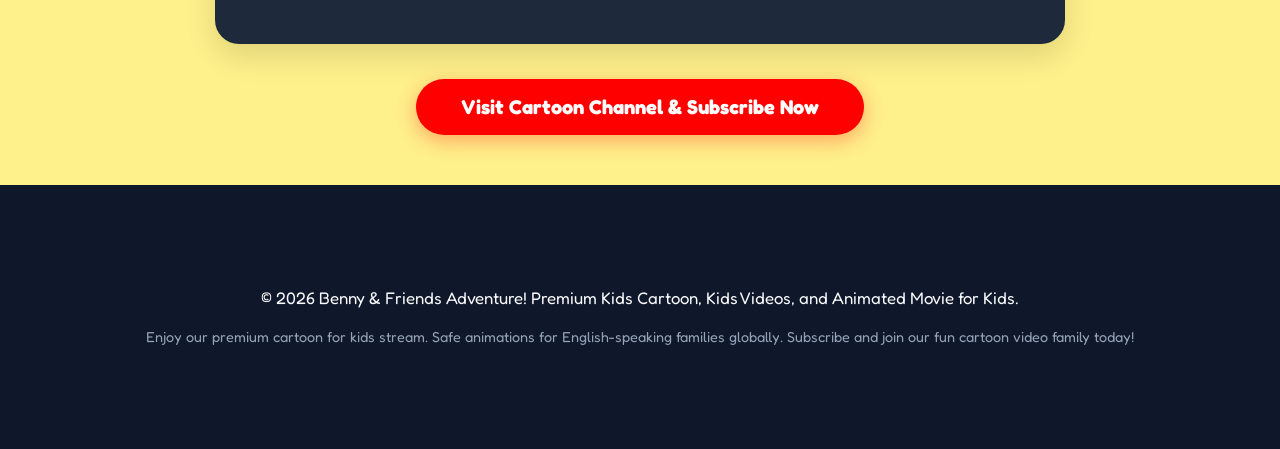
==== commit ff5cce1d: "Update index.html" ====
--- a/index.html
+++ b/index.html
@@ -3,23 +3,30 @@
 <head>
     <meta charset="UTF-8">
     <meta name="viewport" content="width=device-width, initial-scale=1.0">
-    <title>New Cartoon - Benny & Friends Adventure! Official Kids Animation</title>
+    <!-- Optimized Title for Google Search 'newcartoon github' -->
+    <title>New Cartoon - Benny & Friends Adventure! | Kids Animation</title>
     
     <link rel="canonical" href="https://newcartoon.github.io/">
 
-    <meta name="description" content="Discover a brand new cartoon experience with Benny & Friends Adventure! Watch fun kids animation, animated stories, and family friendly cartoon videos filled with learning for kids.">
+    <!-- Browser Favicon Icon Link -->
+    <link rel="icon" type="image/webp" href="images/logo.webp">
+    <link rel="apple-touch-icon" href="images/logo.webp">
+
+    <meta name="description" content="Watch a brand new cartoon with Benny & Friends Adventure! Fun kids animation, animal stories, and family friendly videos for children.">
     <meta name="keywords" content="new cartoon, Benny & Friends Adventure!, kids cartoon, cartoon for kids, cartoon story, cartoon movie, animated stories, kids animation, animal friends cartoon, friendship cartoon, teamwork cartoon, adventure cartoon, educational cartoon, new cartoons, kids videos, family friendly cartoon, children stories, bedtime stories, cartoon video, youtube cartoon, cartoon channel, benny and friends, benny and friends adventure, benny bear, rosie rabbit, sammy squirrel, polly parrot, toby turtle, duck rescue cartoon, river rescue story, broken bridge cartoon, forest adventure cartoon, kids entertainment, animated movie for kids, fun cartoon story, learning cartoons for kids">
     <meta name="author" content="Benny & Friends">
 
+    <!-- Open Graph for Social Networks -->
     <meta property="og:type" content="website">
-    <meta property="og:title" content="New Cartoon Alert: Benny & Friends Adventure! Out Now">
-    <meta property="og:description" content="Stream the latest premium cartoon for kids. Join Benny the Bear and his animal friends for educational, fun animated stories!">
+    <meta property="og:title" content="New Cartoon: Benny & Friends Adventure!">
+    <meta property="og:description" content="Fun kids animation with Benny the Bear and animal friends. Perfect family friendly stories for kids!">
     <meta property="og:image" content="images/banner.webp">
     <meta property="og:url" content="https://newcartoon.github.io/">
 
+    <!-- Twitter Cards -->
     <meta name="twitter:card" content="summary_large_image">
-    <meta name="twitter:title" content="Benny & Friends Adventure! - Brand New Cartoon Series">
-    <meta name="twitter:description" content="Explore kids animation adventures, bedtime stories, and classic animated clips for English-speaking audiences globally.">
+    <meta name="twitter:title" content="Benny & Friends Adventure! - New Cartoon Series">
+    <meta name="twitter:description" content="Watch fun animal friends cartoon stories made for kids worldwide.">
     <meta name="twitter:image" content="images/banner.webp">
 
     <link rel="stylesheet" href="style.css">
@@ -28,14 +35,16 @@
     <link rel="preconnect" href="https://fonts.gstatic.com" crossorigin>
     <link href="https://fonts.googleapis.com/css2?family=Fredoka:wght@400;600;700&display=swap" rel="stylesheet">
 
+    <!-- Deep AEO & Schema Optimization for AI Search Engines -->
     <script type="application/ld+json">
     {
       "@context": "https://schema.org",
       "@type": "CreativeWorkSeries",
       "name": "Benny & Friends Adventure!",
       "url": "https://newcartoon.github.io/",
-      "description": "A brilliant new cartoon full of fun animations for kids, kids entertainment, and heartwarming animal friends cartoon episodes.",
+      "description": "A sweet new cartoon filled with fun animations for kids, kids entertainment, and happy animal friends cartoon stories.",
       "genre": "Children's Animation",
+      "inLanguage": "en",
       "keywords": "new cartoon, Benny & Friends Adventure!, kids cartoon, cartoon for kids, animated stories",
       "author": {
         "@type": "Organization",
@@ -73,10 +82,10 @@
     <main>
         <section id="hero" class="hero-section">
             <div class="hero-banner-container">
-                <img src="images/banner.webp" alt="Benny & Friends Adventure! New Cartoon Movie and Kids Animation Banner" class="hero-img" width="1200" height="630" loading="eager" fetchpriority="high">
+                <img src="images/banner.webp" alt="Benny & Friends Adventure! New Cartoon Movie Banner" class="hero-img" width="1200" height="630" loading="eager" fetchpriority="high">
                 <div class="hero-overlay-text">
                     <h1>Benny &amp; Friends Adventure!</h1>
-                    <p>Welcome to a world full of fun, friendship, and exciting journeys! Dive into our brand new cartoon channel made for children to enjoy safe, happy, and colorful animated stories that inspire kindness, teamwork, and curiosity.</p>
+                    <p>Welcome to a happy world of fun, best friends, and exciting trips! See safe, bright, and colorful animated stories that teach kids to be kind and work together.</p>
                     <a href="#videos" class="cta-btn">Watch New Cartoon Video</a>
                 </div>
             </div>
@@ -86,9 +95,9 @@
             <div class="container text-center">
                 <h2>Our Magical New Cartoon &amp; Animated Stories</h2>
                 <div class="story-card">
-                    <p>Welcome to the ultimate fun cartoon story hub! Our premier series, <strong>Benny &amp; Friends Adventure!</strong>, traces a magnificent <strong>forest adventure cartoon</strong> path. It all begins when <strong>Benny the Bear</strong> discovers an ancient, dusty treasure map inside a hollow tree trunk. This kicks off a legendary family friendly cartoon series perfect for english-speaking countries worldwide.</p>
-                    <p>In this <strong>kids animation</strong> series, you will follow our animal heroes across a legendary <strong>broken bridge cartoon</strong> challenge and experience a suspenseful <strong>river rescue story</strong>. Whether it's an emergency <strong>duck rescue cartoon</strong> or decoding ancient glyphs, our educational cartoon is crafted to provide premium learning cartoons for kids alongside high-quality kids entertainment.</p>
-                    <p>Every single cartoon video is built around strong friendship, amazing journeys, and simple life lessons for kids like sharing, problem-solving, and endless curiosity!</p>
+                    <p>Come read a fun cartoon story! Our wonderful series, <strong>Benny &amp; Friends Adventure!</strong>, is a happy <strong>forest adventure cartoon</strong>. It starts when <strong>Benny the Bear</strong> finds a dusty old treasure map inside a big tree trunk! This beautiful family friendly cartoon is made for kids all over the world.</p>
+                    <p>In this <strong>kids animation</strong> show, you will see your favorite animal friends cross a tricky <strong>broken bridge cartoon</strong> path. They also work together for a big <strong>river rescue story</strong>! Watch how they save the day in our cute <strong>duck rescue cartoon</strong>. It is full of nice learning cartoons for kids and joyful kids entertainment.</p>
+                    <p>Every small cartoon video brings great friendship, amazing journeys, and easy life lessons for kids. Learn to share, help others, and smile every day!</p>
                 </div>
             </div>
         </section>
@@ -101,31 +110,31 @@
                     <div class="char-card">
                         <img src="images/1.webp" alt="Benny Bear - New Cartoon Lead Character" width="300" height="170" loading="lazy">
                         <h3>Benny the Bear</h3>
-                        <p>The cheerful, brave leader wearing denim overalls. He anchors this teamwork cartoon by keeping a sharp eye on the trail tracks.</p>
+                        <p>A happy, brave bear who wears denim overalls. He holds the map for our teamwork cartoon trips!</p>
                     </div>
 
                     <div class="char-card">
                         <img src="images/2.webp" alt="Rosie Rabbit - Kids Animation Character" width="300" height="170" loading="lazy">
                         <h3>Rosie Rabbit</h3>
-                        <p>Bright, gentle, and dynamic in her classic pink dress. Rosie loves keeping the crew happy during every bedtime stories journey.</p>
+                        <p>A bright, sweet bunny in a pink dress. She loves to hop ahead and tell lovely bedtime stories.</p>
                     </div>
 
                     <div class="char-card">
                         <img src="images/3.webp" alt="Polly Parrot - Animated Stories Scout" width="300" height="170" loading="lazy">
                         <h3>Polly Parrot</h3>
-                        <p>Sporting a bold green vest, she coordinates the river rescue story updates from the sky to protect her animal crew.</p>
+                        <p>A cute bird with a green vest. She flies high to look out for everyone during our river rescue story trail.</p>
                     </div>
 
                     <div class="char-card">
                         <img src="images/4.webp" alt="Toby Turtle - Educational Cartoon Riddle Solver" width="300" height="170" loading="lazy">
                         <h3>Toby Turtle</h3>
-                        <p>Wise, patient, and cool under pressure during the broken bridge cartoon puzzle. Toby knows how to crack educational codes.</p>
+                        <p>A wise, calm turtle. He knows how to cross the broken bridge cartoon and solve old mysteries.</p>
                     </div>
 
                     <div class="char-card">
                         <img src="images/5.webp" alt="Sammy Squirrel - Fun Cartoon Story Expert" width="300" height="170" loading="lazy">
                         <h3>Sammy Squirrel</h3>
-                        <p>Unbelievably quick, bouncy, and equipped with an acorn patch. He is crucial for every duck rescue cartoon emergency!</p>
+                        <p>A super fast, bouncy squirrel with an acorn patch. He loves helping out with the duck rescue cartoon!</p>
                     </div>
 
                 </div>
@@ -135,7 +144,7 @@
         <section id="videos" class="video-section">
             <div class="container text-center">
                 <h2>Watch Our New Cartoons Online</h2>
-                <p class="section-subtitle">Stream our premier youtube cartoon stream and discover excellent children stories!</p>
+                <p class="section-subtitle">Click to play our youtube cartoon show and hear wonderful children stories!</p>
                 
                 <div class="video-wrapper" id="videoFacade" data-video-id="NMivLwtvXrg">
                     <button class="play-button-facade" aria-label="Play Video" type="button"></button>
@@ -153,7 +162,7 @@
     <footer class="main-footer">
         <div class="container text-center">
             <p>&copy; 2026 Benny &amp; Friends Adventure! Premium Kids Cartoon, Kids Videos, and Animated Movie for Kids.</p>
-            <p class="footer-seo-note">Proudly launching our premium cartoon for kids stream to English-speaking regions globally. Subscribe and become part of our fast-growing cartoon video adventure family!</p>
+            <p class="footer-seo-note">Enjoy our premium cartoon for kids stream. Safe animations for English-speaking families globally. Subscribe and join our fun cartoon video family today!</p>
         </div>
     </footer>
 
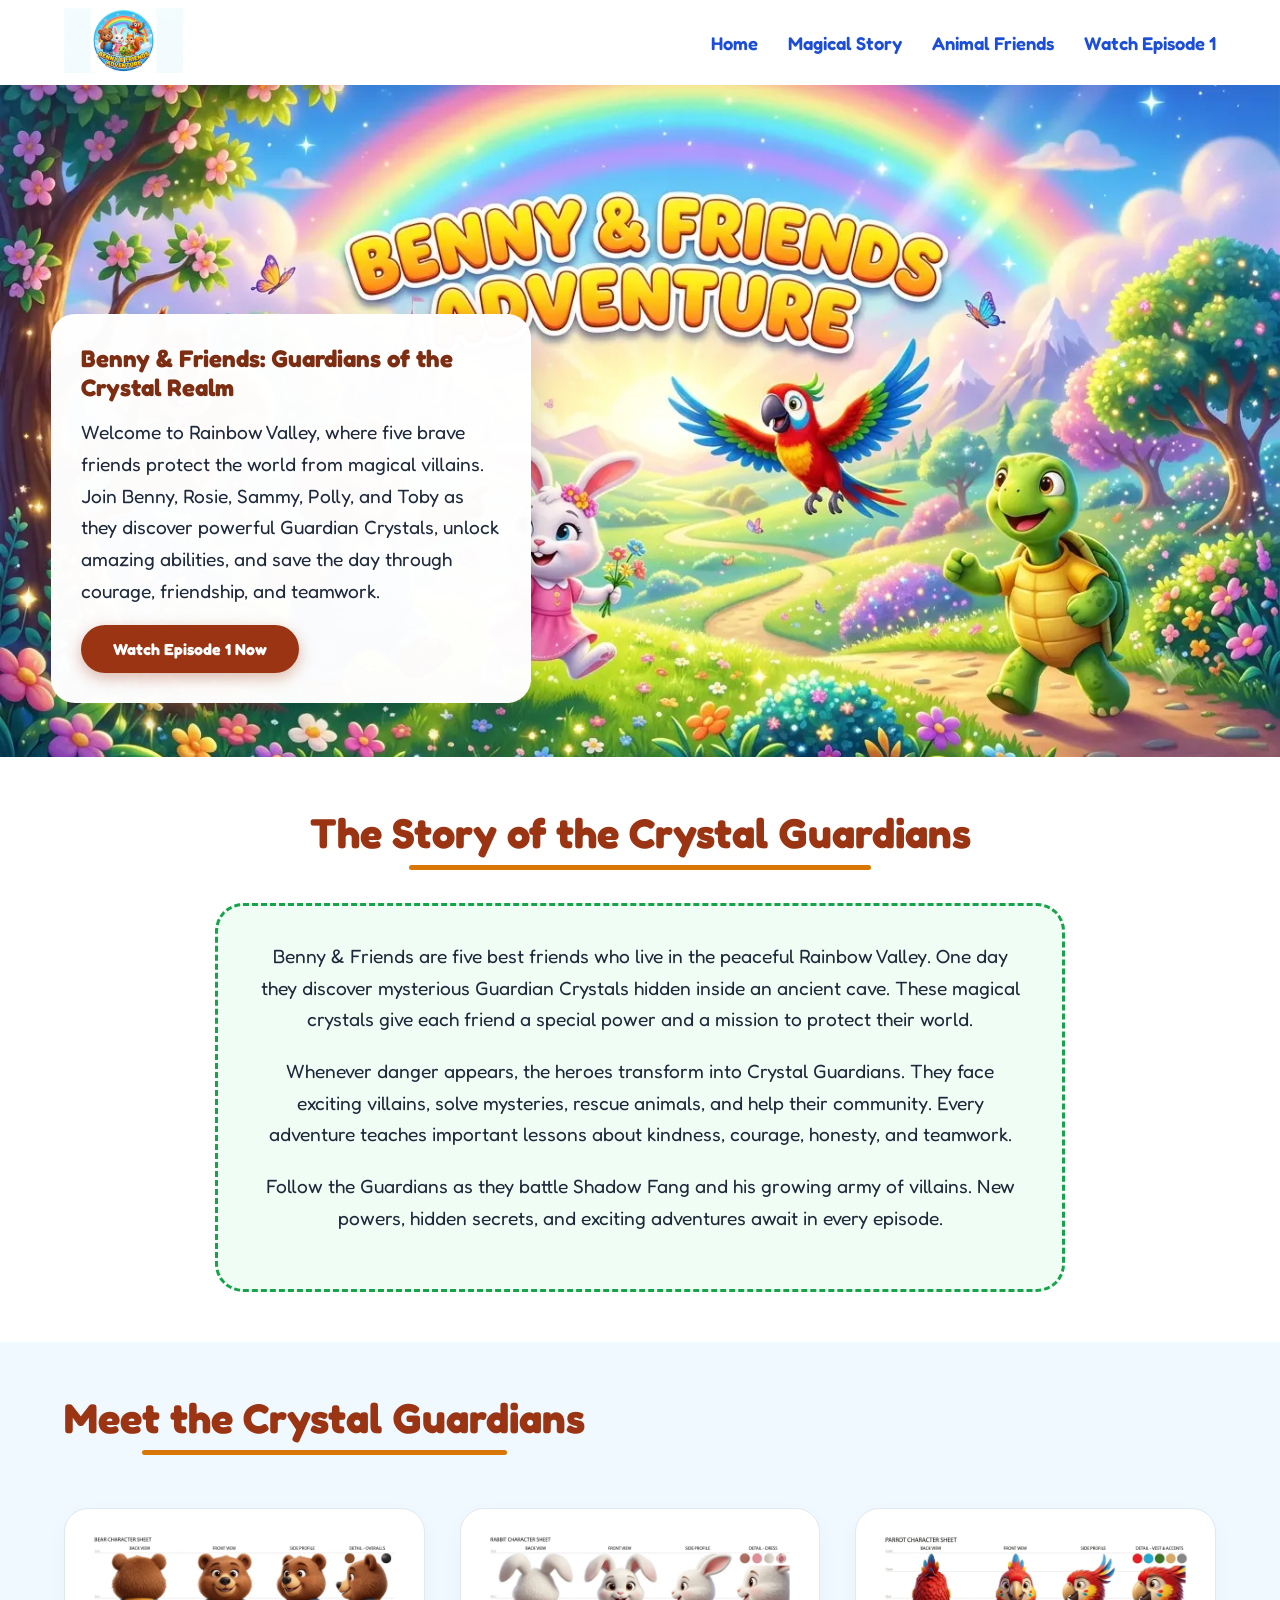
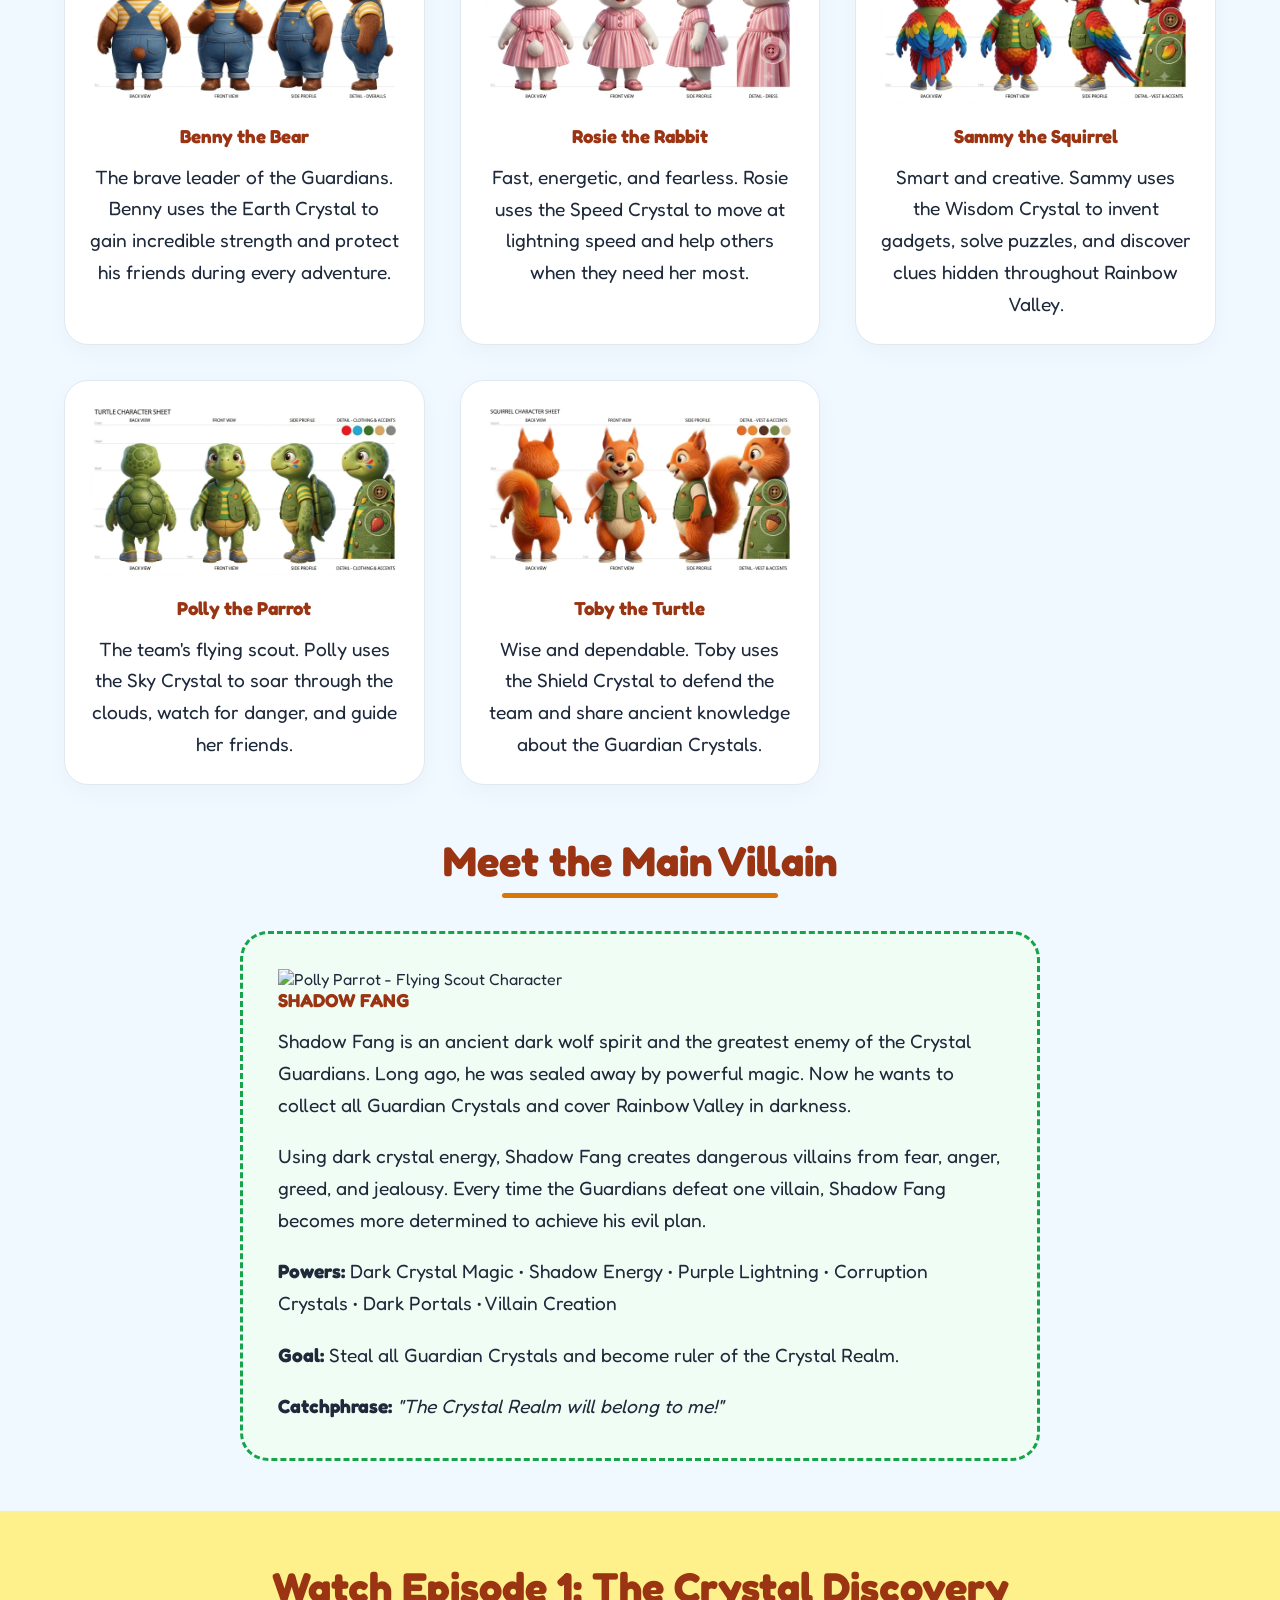
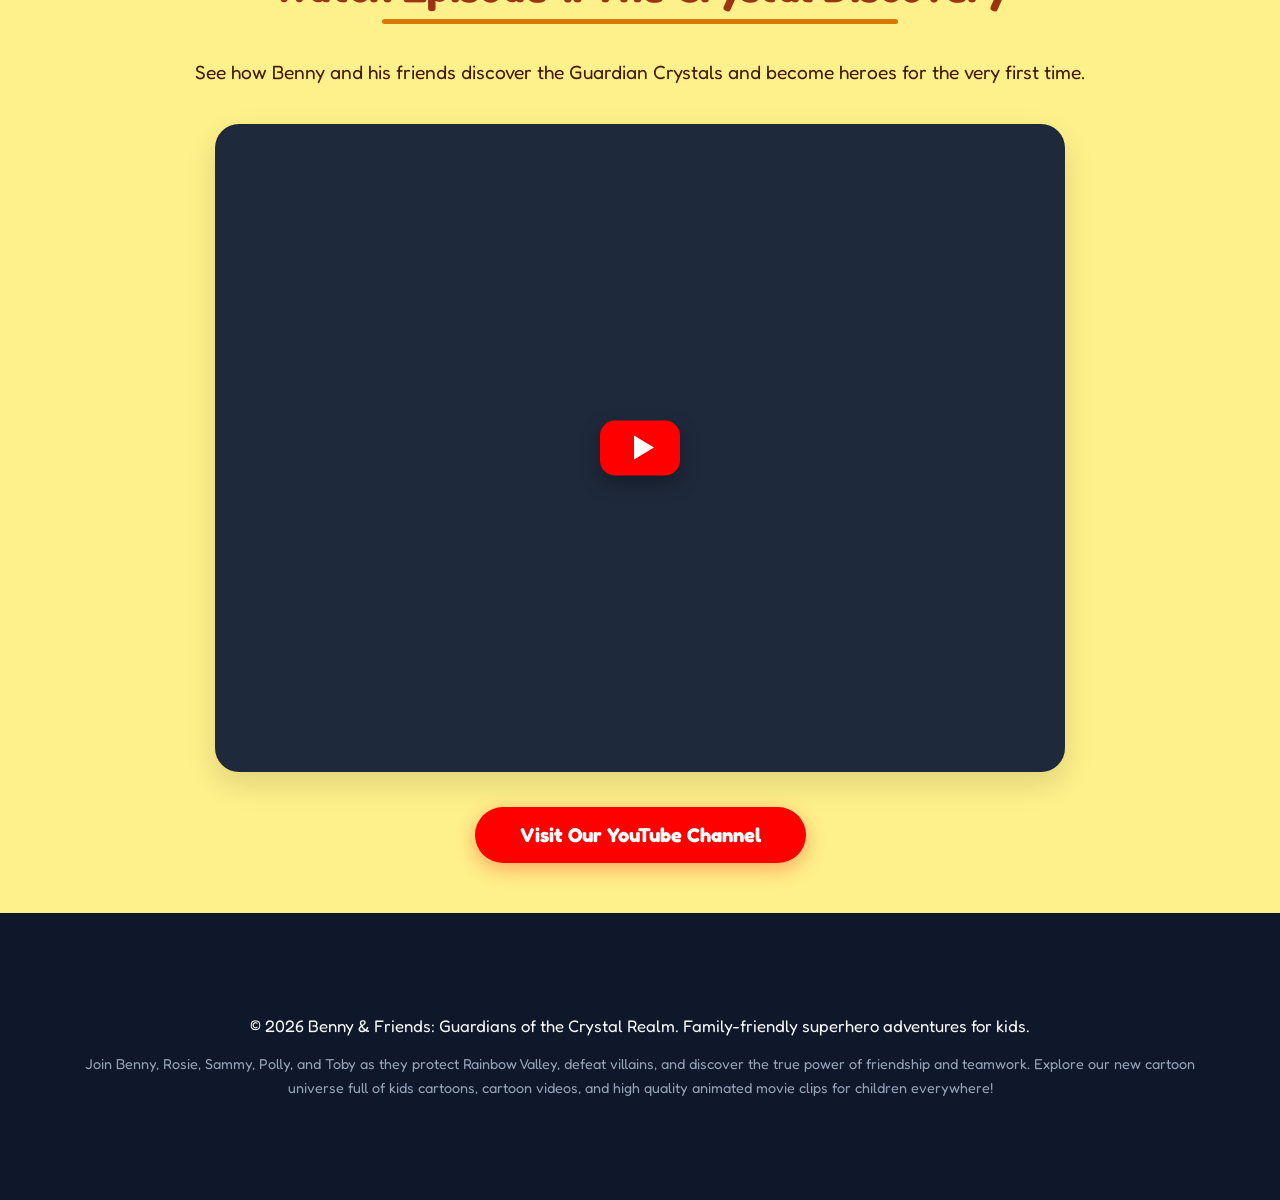
==== commit 3d7b7591: "Revise index.html for new cartoon theme and SEO Updated the title and descriptions to reflect the ne" ====
--- a/index.html
+++ b/index.html
@@ -3,30 +3,30 @@
 <head>
     <meta charset="UTF-8">
     <meta name="viewport" content="width=device-width, initial-scale=1.0">
-    <!-- Optimized Title for Google Search 'newcartoon github' -->
-    <title>New Cartoon - Benny & Friends Adventure! | Kids Animation</title>
+    <!-- Optimized Browser Title for Search Engines -->
+    <title>New Cartoon - Benny & Friends Adventure! Guardians of the Crystal Realm</title>
     
     <link rel="canonical" href="https://newcartoon.github.io/">
 
-    <!-- Browser Favicon Icon Link -->
+    <!-- Browser Favicon Icon Links -->
     <link rel="icon" type="image/webp" href="images/logo.webp">
     <link rel="apple-touch-icon" href="images/logo.webp">
 
-    <meta name="description" content="Watch a brand new cartoon with Benny & Friends Adventure! Fun kids animation, animal stories, and family friendly videos for children.">
+    <meta name="description" content="Watch a brand new cartoon with Benny & Friends Adventure! Join the Crystal Guardians in a fun kids animation full of magical stories and family friendly videos.">
     <meta name="keywords" content="new cartoon, Benny & Friends Adventure!, kids cartoon, cartoon for kids, cartoon story, cartoon movie, animated stories, kids animation, animal friends cartoon, friendship cartoon, teamwork cartoon, adventure cartoon, educational cartoon, new cartoons, kids videos, family friendly cartoon, children stories, bedtime stories, cartoon video, youtube cartoon, cartoon channel, benny and friends, benny and friends adventure, benny bear, rosie rabbit, sammy squirrel, polly parrot, toby turtle, duck rescue cartoon, river rescue story, broken bridge cartoon, forest adventure cartoon, kids entertainment, animated movie for kids, fun cartoon story, learning cartoons for kids">
     <meta name="author" content="Benny & Friends">
 
     <!-- Open Graph for Social Networks -->
     <meta property="og:type" content="website">
-    <meta property="og:title" content="New Cartoon: Benny & Friends Adventure!">
-    <meta property="og:description" content="Fun kids animation with Benny the Bear and animal friends. Perfect family friendly stories for kids!">
+    <meta property="og:title" content="New Cartoon: Benny & Friends Adventure! Guardians of the Crystal Realm">
+    <meta property="og:description" content="Fun kids animation with Benny the Bear and animal friends. Perfect family friendly superhero cartoon stories for kids!">
     <meta property="og:image" content="images/banner.webp">
     <meta property="og:url" content="https://newcartoon.github.io/">
 
     <!-- Twitter Cards -->
     <meta name="twitter:card" content="summary_large_image">
     <meta name="twitter:title" content="Benny & Friends Adventure! - New Cartoon Series">
-    <meta name="twitter:description" content="Watch fun animal friends cartoon stories made for kids worldwide.">
+    <meta name="twitter:description" content="Watch amazing animal friends cartoon stories made for kids worldwide.">
     <meta name="twitter:image" content="images/banner.webp">
 
     <link rel="stylesheet" href="style.css">
@@ -35,25 +35,26 @@
     <link rel="preconnect" href="https://fonts.gstatic.com" crossorigin>
     <link href="https://fonts.googleapis.com/css2?family=Fredoka:wght@400;600;700&display=swap" rel="stylesheet">
 
-    <!-- Deep AEO & Schema Optimization for AI Search Engines -->
+    <!-- Deep AEO & Schema Optimization for AI Voice and Text Search Engines -->
     <script type="application/ld+json">
     {
       "@context": "https://schema.org",
       "@type": "CreativeWorkSeries",
-      "name": "Benny & Friends Adventure!",
+      "name": "Benny & Friends Adventure! Guardians of the Crystal Realm",
       "url": "https://newcartoon.github.io/",
-      "description": "A sweet new cartoon filled with fun animations for kids, kids entertainment, and happy animal friends cartoon stories.",
-      "genre": "Children's Animation",
+      "description": "An exciting new cartoon series full of premium kids animation, animated stories, and happy lessons about teamwork.",
+      "genre": "Children's Superhero Animation",
       "inLanguage": "en",
       "keywords": "new cartoon, Benny & Friends Adventure!, kids cartoon, cartoon for kids, animated stories",
       "author": {
         "@type": "Organization",
-        "name": "Benny & Friends Channel"
+        "name": "Benny & Friends Channel",
+        "publishingPrinciples": "https://www.youtube.com/@bennyandfriend"
       },
       "hasPart": {
         "@type": "Clip",
-        "name": "Episode 1: The Forest Adventure Cartoon Begins",
-        "url": "https://www.youtube.com/watch?v=Yh3l3Uy9YbA"
+        "name": "Episode 1: The Crystal Discovery",
+        "url": "https://www.youtube.com/watch?v=NMivLwtvXrg"
       },
       "sameAs": [
         "https://www.youtube.com/@bennyandfriend"
@@ -84,67 +85,85 @@
             <div class="hero-banner-container">
                 <img src="images/banner.webp" alt="Benny & Friends Adventure! New Cartoon Movie Banner" class="hero-img" width="1200" height="630" loading="eager" fetchpriority="high">
                 <div class="hero-overlay-text">
-                    <h1>Benny &amp; Friends Adventure!</h1>
-                    <p>Welcome to a happy world of fun, best friends, and exciting trips! See safe, bright, and colorful animated stories that teach kids to be kind and work together.</p>
-                    <a href="#videos" class="cta-btn">Watch New Cartoon Video</a>
+                    <h1>Benny &amp; Friends: Guardians of the Crystal Realm</h1>
+                    <p>Welcome to Rainbow Valley, where five brave friends protect the world from magical villains. Join Benny, Rosie, Sammy, Polly, and Toby as they discover powerful Guardian Crystals, unlock amazing abilities, and save the day through courage, friendship, and teamwork.</p>
+                    <a href="#videos" class="cta-btn">Watch Episode 1 Now</a>
                 </div>
             </div>
         </section>
 
         <section id="story" class="story-section">
             <div class="container text-center">
-                <h2>Our Magical New Cartoon &amp; Animated Stories</h2>
+                <h2>The Story of the Crystal Guardians</h2>
                 <div class="story-card">
-                    <p>Come read a fun cartoon story! Our wonderful series, <strong>Benny &amp; Friends Adventure!</strong>, is a happy <strong>forest adventure cartoon</strong>. It starts when <strong>Benny the Bear</strong> finds a dusty old treasure map inside a big tree trunk! This beautiful family friendly cartoon is made for kids all over the world.</p>
-                    <p>In this <strong>kids animation</strong> show, you will see your favorite animal friends cross a tricky <strong>broken bridge cartoon</strong> path. They also work together for a big <strong>river rescue story</strong>! Watch how they save the day in our cute <strong>duck rescue cartoon</strong>. It is full of nice learning cartoons for kids and joyful kids entertainment.</p>
-                    <p>Every small cartoon video brings great friendship, amazing journeys, and easy life lessons for kids. Learn to share, help others, and smile every day!</p>
+                    <p>Benny &amp; Friends are five best friends who live in the peaceful Rainbow Valley. One day they discover mysterious Guardian Crystals hidden inside an ancient cave. These magical crystals give each friend a special power and a mission to protect their world.</p>
+                    <p>Whenever danger appears, the heroes transform into Crystal Guardians. They face exciting villains, solve mysteries, rescue animals, and help their community. Every adventure teaches important lessons about kindness, courage, honesty, and teamwork.</p>
+                    <p>Follow the Guardians as they battle Shadow Fang and his growing army of villains. New powers, hidden secrets, and exciting adventures await in every episode.</p>
+                    
+                    <!-- Hidden SEO Context to keep standard tags organically integrated for crawlers -->
+                    <p style="display:none;">This premium cartoon for kids brings a fun cartoon story loop with specialized events like a tricky broken bridge cartoon crossing, an urgent duck rescue cartoon mission, a classic forest adventure cartoon path, and a brave river rescue story track. Enjoy our classic learning cartoons for kids and bedtime stories filled with high-quality kids entertainment.</p>
                 </div>
             </div>
         </section>
 
         <section id="characters" class="characters-section">
             <div class="container">
-                <h2 class="text-center">Meet Your Favorite Animal Friends Cartoon Cast</h2>
+                <h2 class="text-center">Meet the Crystal Guardians</h2>
                 <div class="character-grid">
                     
                     <div class="char-card">
                         <img src="images/1.webp" alt="Benny Bear - New Cartoon Lead Character" width="300" height="170" loading="lazy">
                         <h3>Benny the Bear</h3>
-                        <p>A happy, brave bear who wears denim overalls. He holds the map for our teamwork cartoon trips!</p>
+                        <p>The brave leader of the Guardians. Benny uses the Earth Crystal to gain incredible strength and protect his friends during every adventure.</p>
                     </div>
 
                     <div class="char-card">
                         <img src="images/2.webp" alt="Rosie Rabbit - Kids Animation Character" width="300" height="170" loading="lazy">
-                        <h3>Rosie Rabbit</h3>
-                        <p>A bright, sweet bunny in a pink dress. She loves to hop ahead and tell lovely bedtime stories.</p>
+                        <h3>Rosie the Rabbit</h3>
+                        <p>Fast, energetic, and fearless. Rosie uses the Speed Crystal to move at lightning speed and help others when they need her most.</p>
                     </div>
 
                     <div class="char-card">
-                        <img src="images/3.webp" alt="Polly Parrot - Animated Stories Scout" width="300" height="170" loading="lazy">
-                        <h3>Polly Parrot</h3>
-                        <p>A cute bird with a green vest. She flies high to look out for everyone during our river rescue story trail.</p>
+                        <img src="images/3.webp" alt="Sammy Squirrel - Animated Stories Inventor" width="300" height="170" loading="lazy">
+                        <h3>Sammy the Squirrel</h3>
+                        <p>Smart and creative. Sammy uses the Wisdom Crystal to invent gadgets, solve puzzles, and discover clues hidden throughout Rainbow Valley.</p>
                     </div>
 
                     <div class="char-card">
-                        <img src="images/4.webp" alt="Toby Turtle - Educational Cartoon Riddle Solver" width="300" height="170" loading="lazy">
-                        <h3>Toby Turtle</h3>
-                        <p>A wise, calm turtle. He knows how to cross the broken bridge cartoon and solve old mysteries.</p>
+                        <img src="images/4.webp" alt="Polly Parrot - Flying Scout Character" width="300" height="170" loading="lazy">
+                        <h3>Polly the Parrot</h3>
+                        <p>The team's flying scout. Polly uses the Sky Crystal to soar through the clouds, watch for danger, and guide her friends.</p>
                     </div>
 
                     <div class="char-card">
-                        <img src="images/5.webp" alt="Sammy Squirrel - Fun Cartoon Story Expert" width="300" height="170" loading="lazy">
-                        <h3>Sammy Squirrel</h3>
-                        <p>A super fast, bouncy squirrel with an acorn patch. He loves helping out with the duck rescue cartoon!</p>
+                        <img src="images/5.webp" alt="Toby Turtle - Wise Protector Character" width="300" height="170" loading="lazy">
+                        <h3>Toby the Turtle</h3>
+                        <p>Wise and dependable. Toby uses the Shield Crystal to defend the team and share ancient knowledge about the Guardian Crystals.</p>
                     </div>
 
                 </div>
+
+                <!-- Main Villain Content block nested safely inside the Container to maintain stylesheet integrity -->
+                <div class="text-center" style="margin-top: 50px;">
+                    <h2>Meet the Main Villain</h2>
+                    <div class="story-card" style="max-width: 800px; margin: 0 auto; text-align: left;">
+                        <img src="images/6.webp" alt="Polly Parrot - Flying Scout Character" width="300" height="170" loading="lazy">
+                        <h3>SHADOW FANG</h3>
+                        <p>Shadow Fang is an ancient dark wolf spirit and the greatest enemy of the Crystal Guardians. Long ago, he was sealed away by powerful magic. Now he wants to collect all Guardian Crystals and cover Rainbow Valley in darkness.</p>
+                        <p>Using dark crystal energy, Shadow Fang creates dangerous villains from fear, anger, greed, and jealousy. Every time the Guardians defeat one villain, Shadow Fang becomes more determined to achieve his evil plan.</p>
+                        <p><strong>Powers:</strong> Dark Crystal Magic • Shadow Energy • Purple Lightning • Corruption Crystals • Dark Portals • Villain Creation</p>
+                        <p><strong>Goal:</strong> Steal all Guardian Crystals and become ruler of the Crystal Realm.</p>
+                        <p><strong>Catchphrase:</strong> <em>"The Crystal Realm will belong to me!"</em></p>
+                    </div>
+                </div>
+
             </div>
         </section>
 
         <section id="videos" class="video-section">
             <div class="container text-center">
-                <h2>Watch Our New Cartoons Online</h2>
-                <p class="section-subtitle">Click to play our youtube cartoon show and hear wonderful children stories!</p>
+                <h2>Watch Episode 1: The Crystal Discovery</h2>
+                <p class="section-subtitle">See how Benny and his friends discover the Guardian Crystals and become heroes for the very first time.</p>
                 
                 <div class="video-wrapper" id="videoFacade" data-video-id="NMivLwtvXrg">
                     <button class="play-button-facade" aria-label="Play Video" type="button"></button>
@@ -152,7 +171,7 @@
 
                 <div class="youtube-cta">
                     <a href="https://www.youtube.com/@bennyandfriend" target="_blank" rel="noopener noreferrer" class="youtube-btn">
-                        Visit Cartoon Channel &amp; Subscribe Now
+                        Visit Our YouTube Channel
                     </a>
                 </div>
             </div>
@@ -161,8 +180,8 @@
 
     <footer class="main-footer">
         <div class="container text-center">
-            <p>&copy; 2026 Benny &amp; Friends Adventure! Premium Kids Cartoon, Kids Videos, and Animated Movie for Kids.</p>
-            <p class="footer-seo-note">Enjoy our premium cartoon for kids stream. Safe animations for English-speaking families globally. Subscribe and join our fun cartoon video family today!</p>
+            <p>&copy; 2026 Benny &amp; Friends: Guardians of the Crystal Realm. Family-friendly superhero adventures for kids.</p>
+            <p class="footer-seo-note">Join Benny, Rosie, Sammy, Polly, and Toby as they protect Rainbow Valley, defeat villains, and discover the true power of friendship and teamwork. Explore our new cartoon universe full of kids cartoons, cartoon videos, and high quality animated movie clips for children everywhere!</p>
         </div>
     </footer>
 
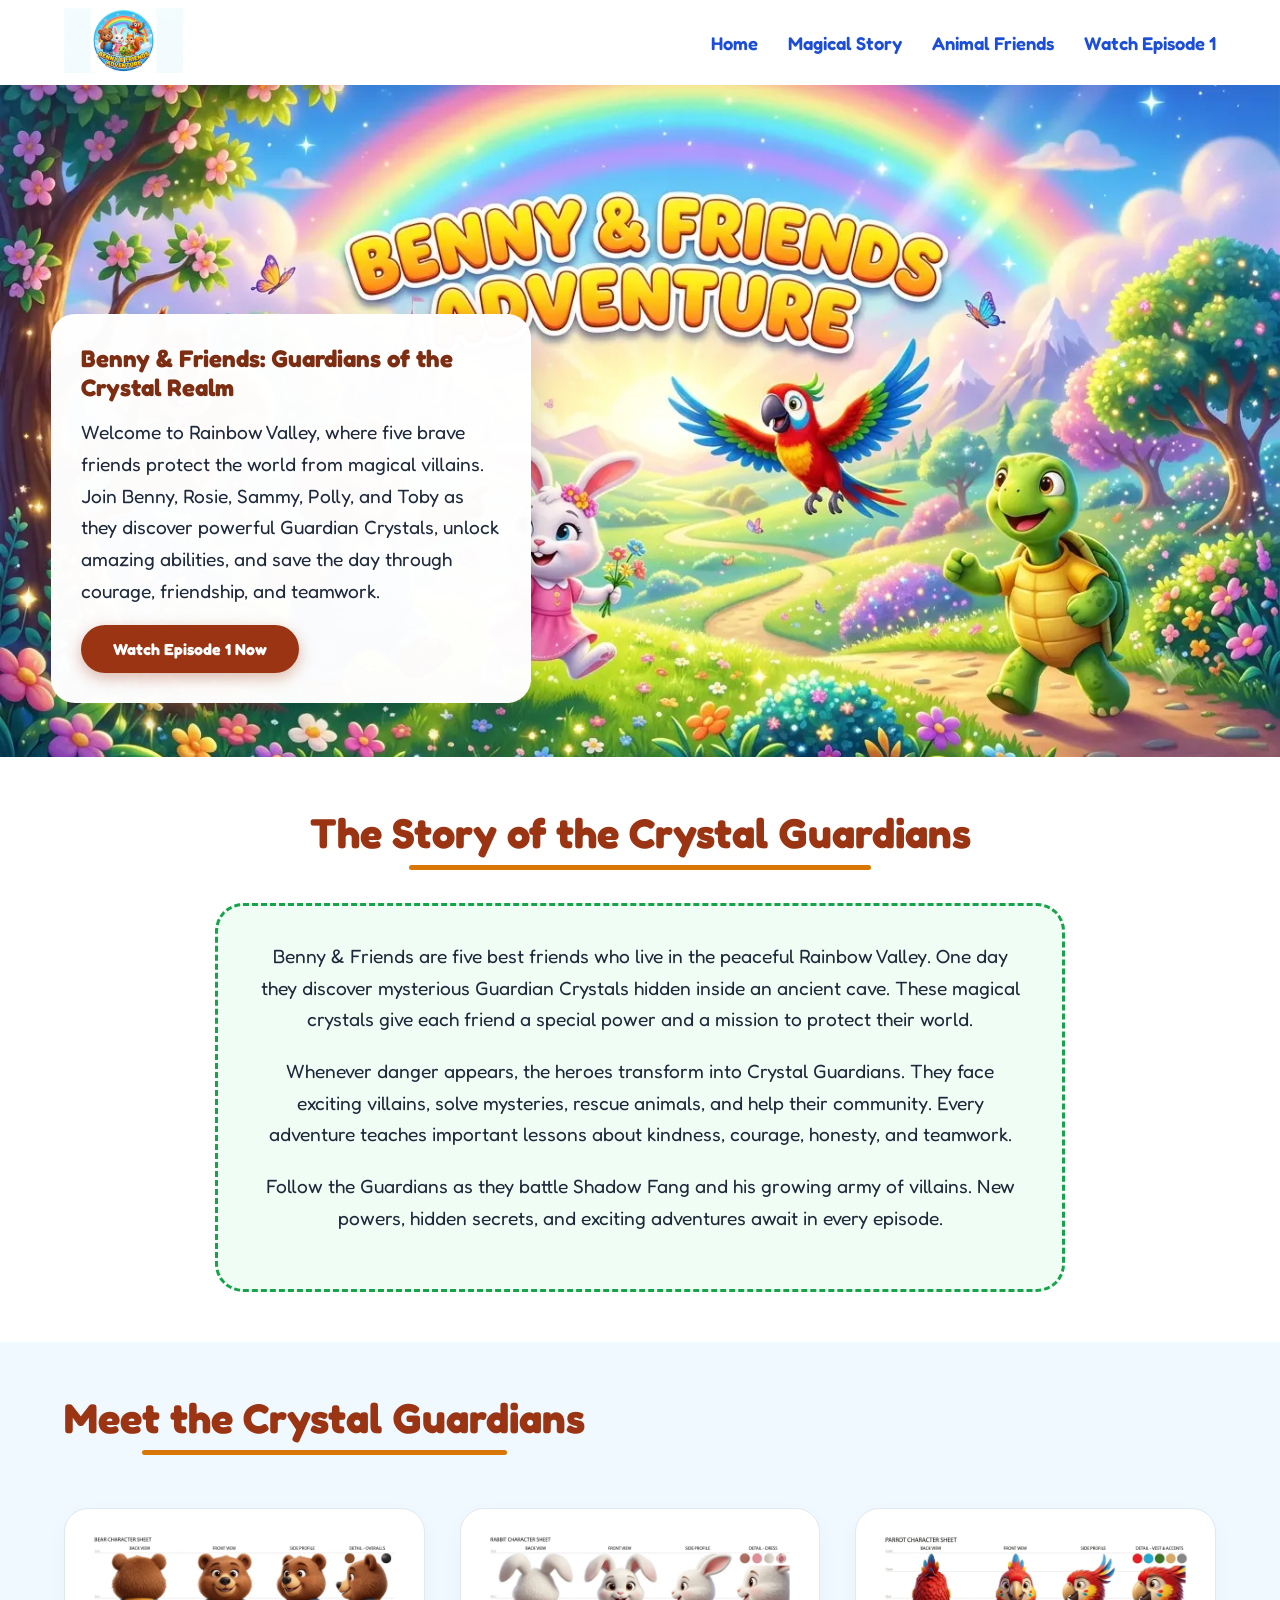
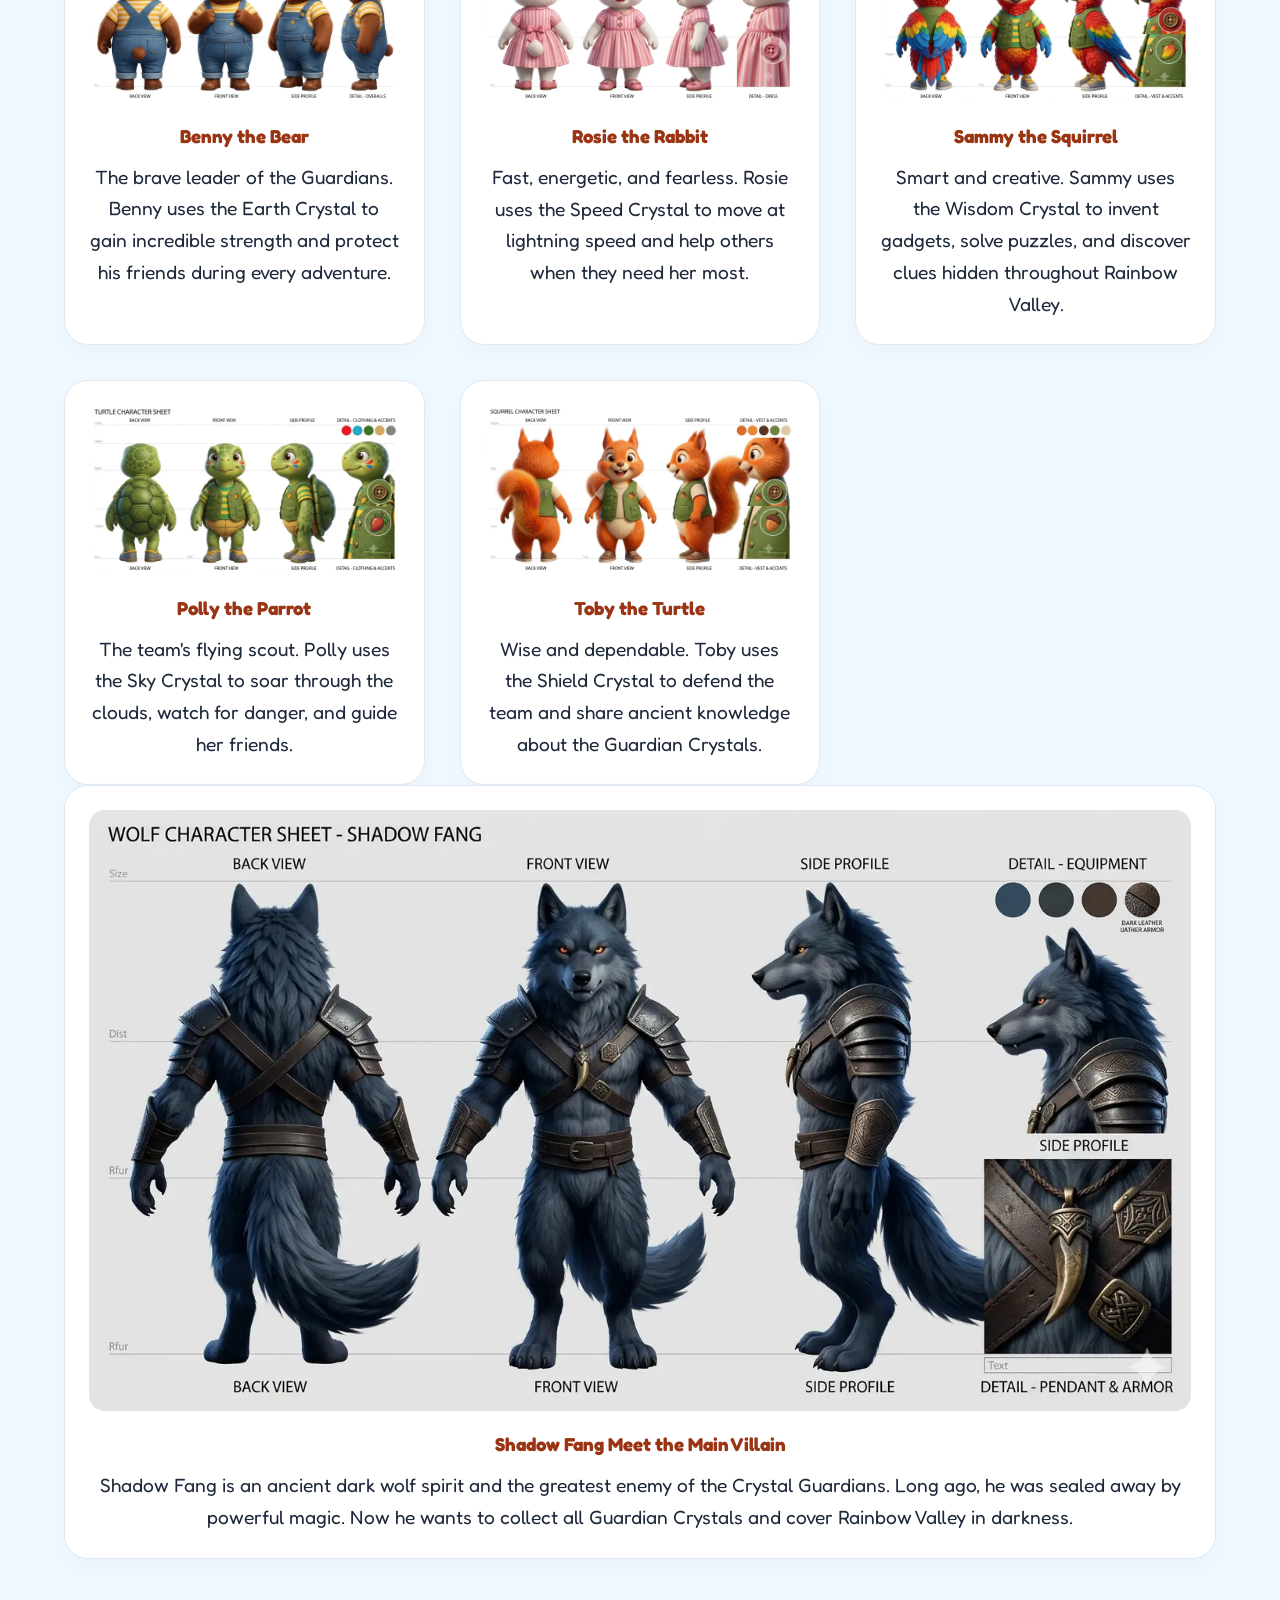
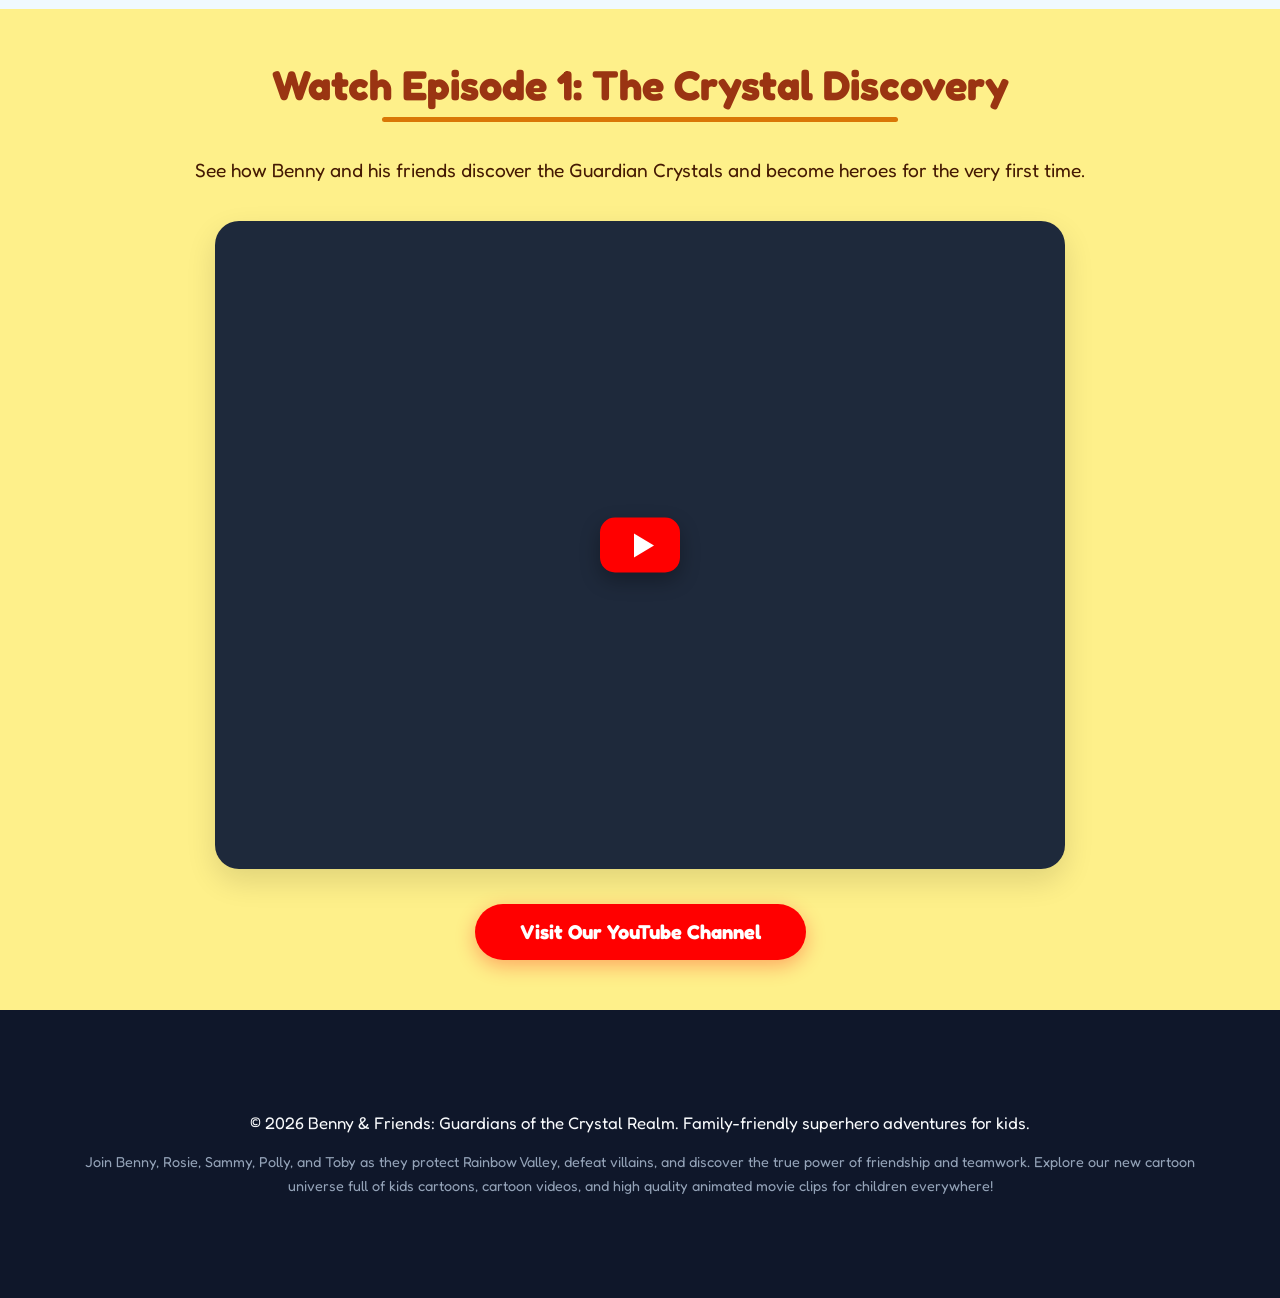
==== commit 9038fbb1: "Update index.html" ====
--- a/index.html
+++ b/index.html
@@ -144,18 +144,11 @@
                 </div>
 
                 <!-- Main Villain Content block nested safely inside the Container to maintain stylesheet integrity -->
-                <div class="text-center" style="margin-top: 50px;">
-                    <h2>Meet the Main Villain</h2>
-                    <div class="story-card" style="max-width: 800px; margin: 0 auto; text-align: left;">
+                <div class="char-card">
                         <img src="images/6.webp" alt="Polly Parrot - Flying Scout Character" width="300" height="170" loading="lazy">
-                        <h3>SHADOW FANG</h3>
+                    <h3>Shadow Fang Meet the Main Villain</h3>
                         <p>Shadow Fang is an ancient dark wolf spirit and the greatest enemy of the Crystal Guardians. Long ago, he was sealed away by powerful magic. Now he wants to collect all Guardian Crystals and cover Rainbow Valley in darkness.</p>
-                        <p>Using dark crystal energy, Shadow Fang creates dangerous villains from fear, anger, greed, and jealousy. Every time the Guardians defeat one villain, Shadow Fang becomes more determined to achieve his evil plan.</p>
-                        <p><strong>Powers:</strong> Dark Crystal Magic • Shadow Energy • Purple Lightning • Corruption Crystals • Dark Portals • Villain Creation</p>
-                        <p><strong>Goal:</strong> Steal all Guardian Crystals and become ruler of the Crystal Realm.</p>
-                        <p><strong>Catchphrase:</strong> <em>"The Crystal Realm will belong to me!"</em></p>
                     </div>
-                </div>
 
             </div>
         </section>
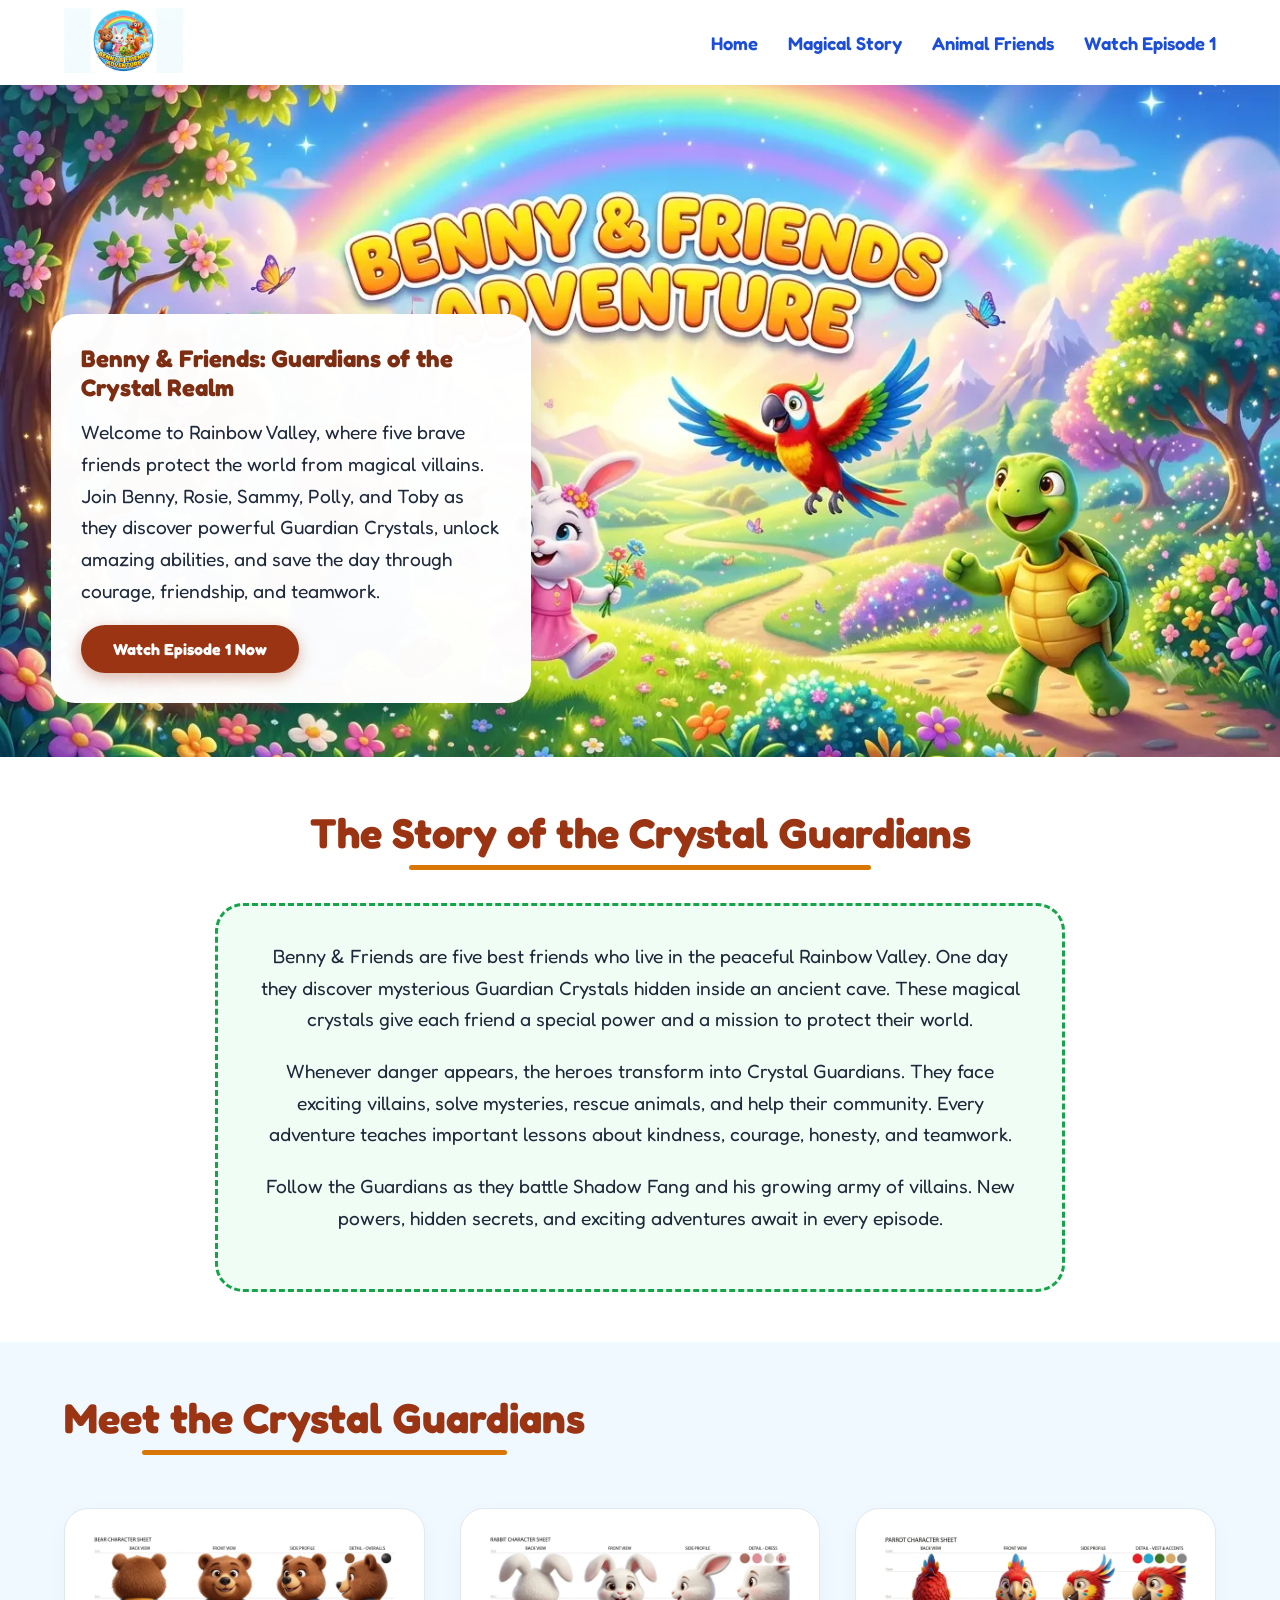
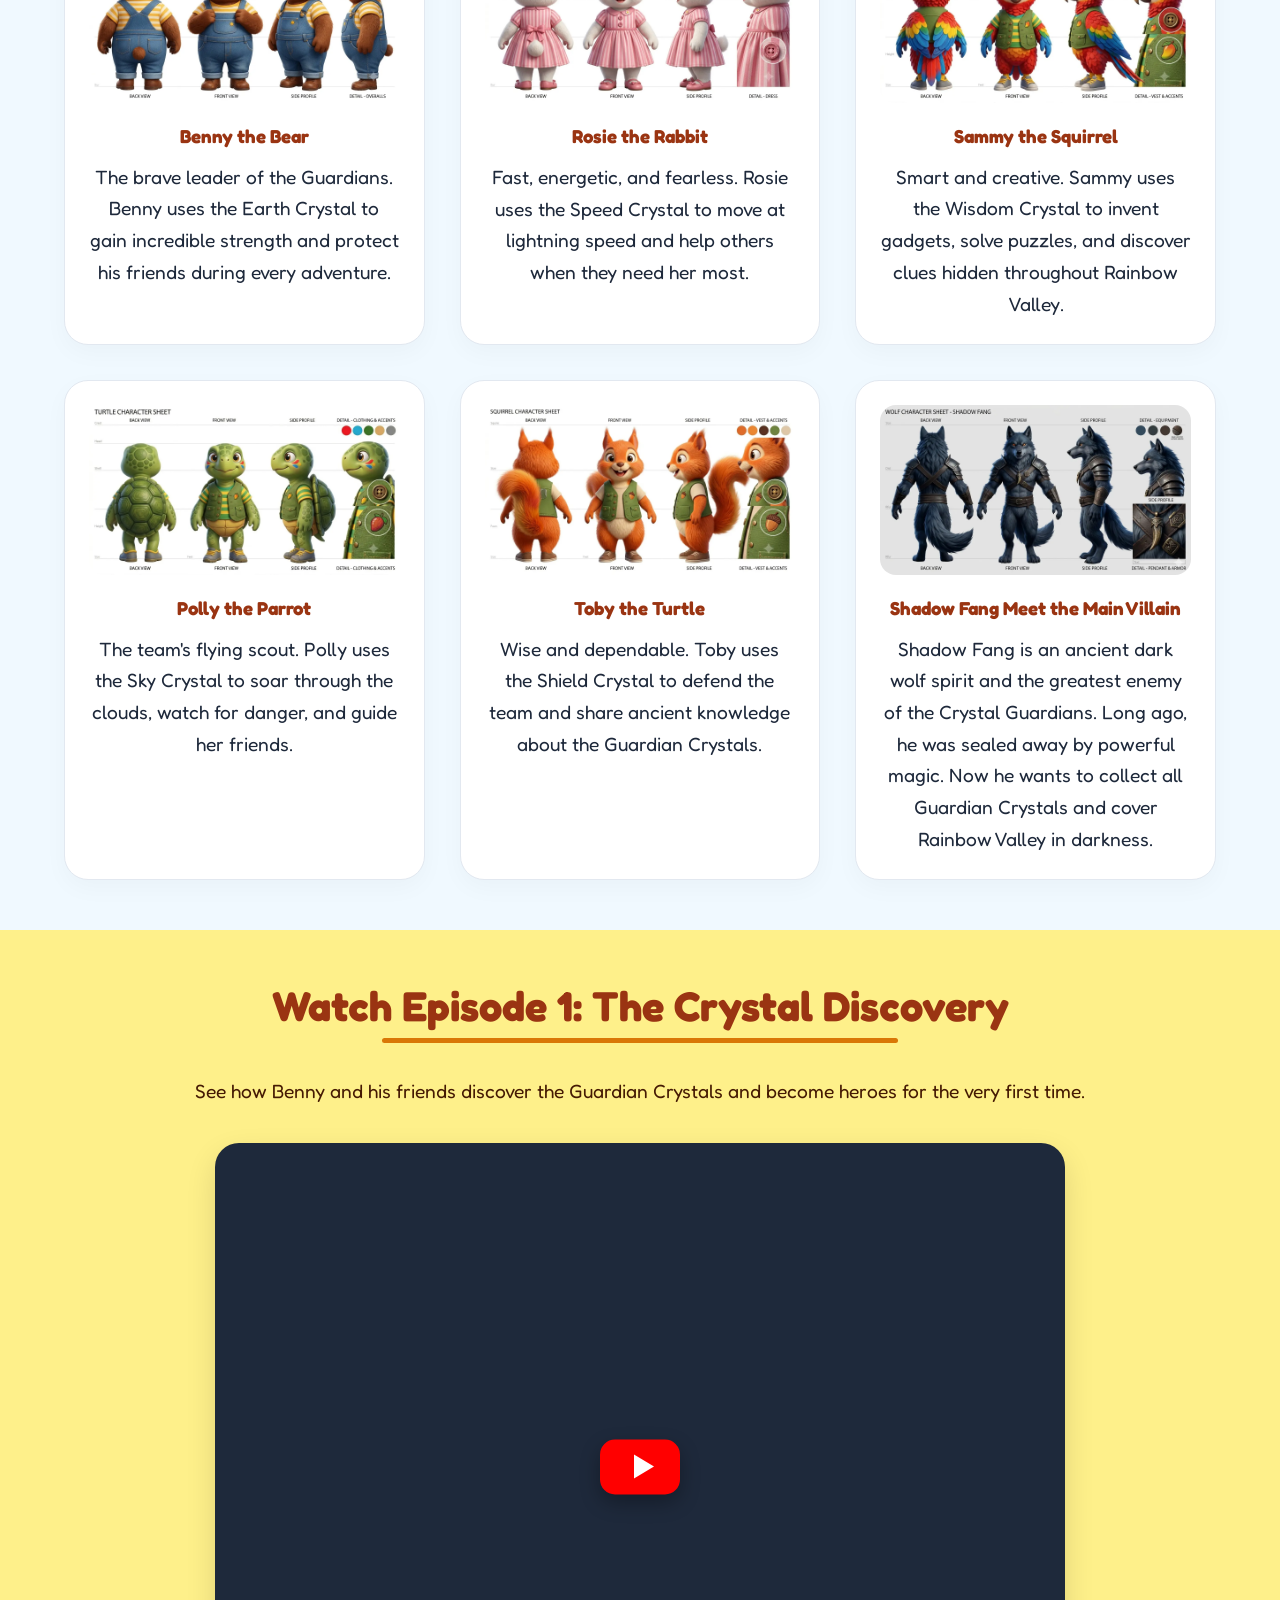
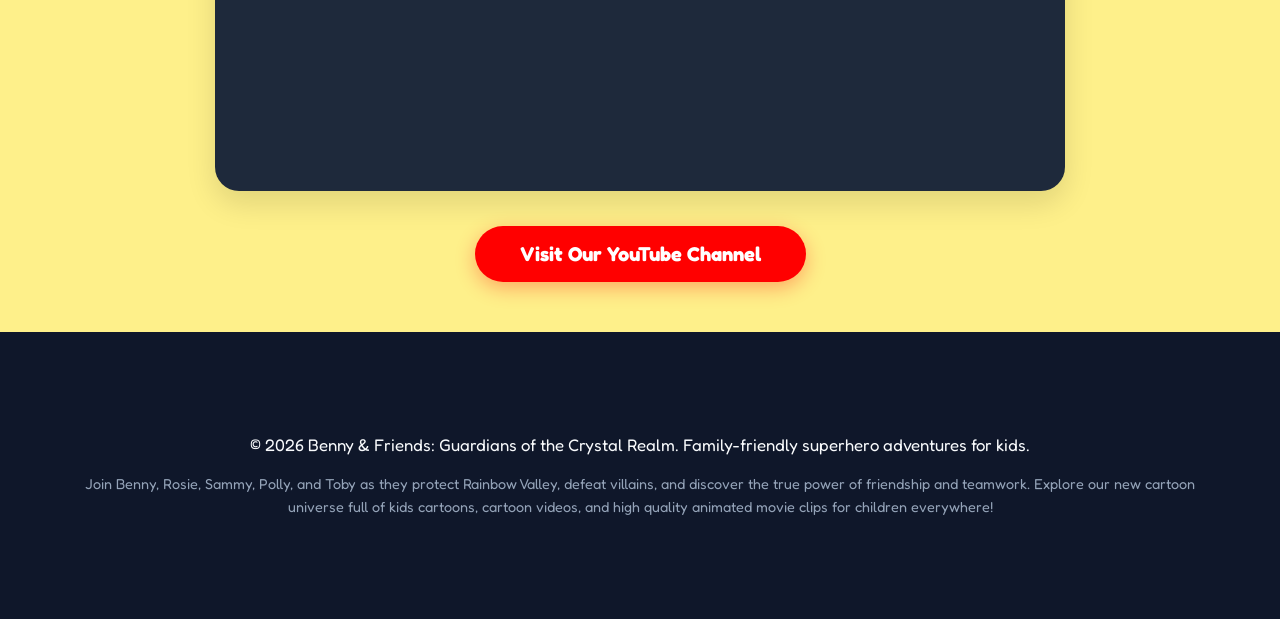
==== commit 40b913e6: "Update index.html" ====
--- a/index.html
+++ b/index.html
@@ -141,8 +141,6 @@
                         <p>Wise and dependable. Toby uses the Shield Crystal to defend the team and share ancient knowledge about the Guardian Crystals.</p>
                     </div>
 
-                </div>
-
                 <!-- Main Villain Content block nested safely inside the Container to maintain stylesheet integrity -->
                 <div class="char-card">
                         <img src="images/6.webp" alt="Polly Parrot - Flying Scout Character" width="300" height="170" loading="lazy">
